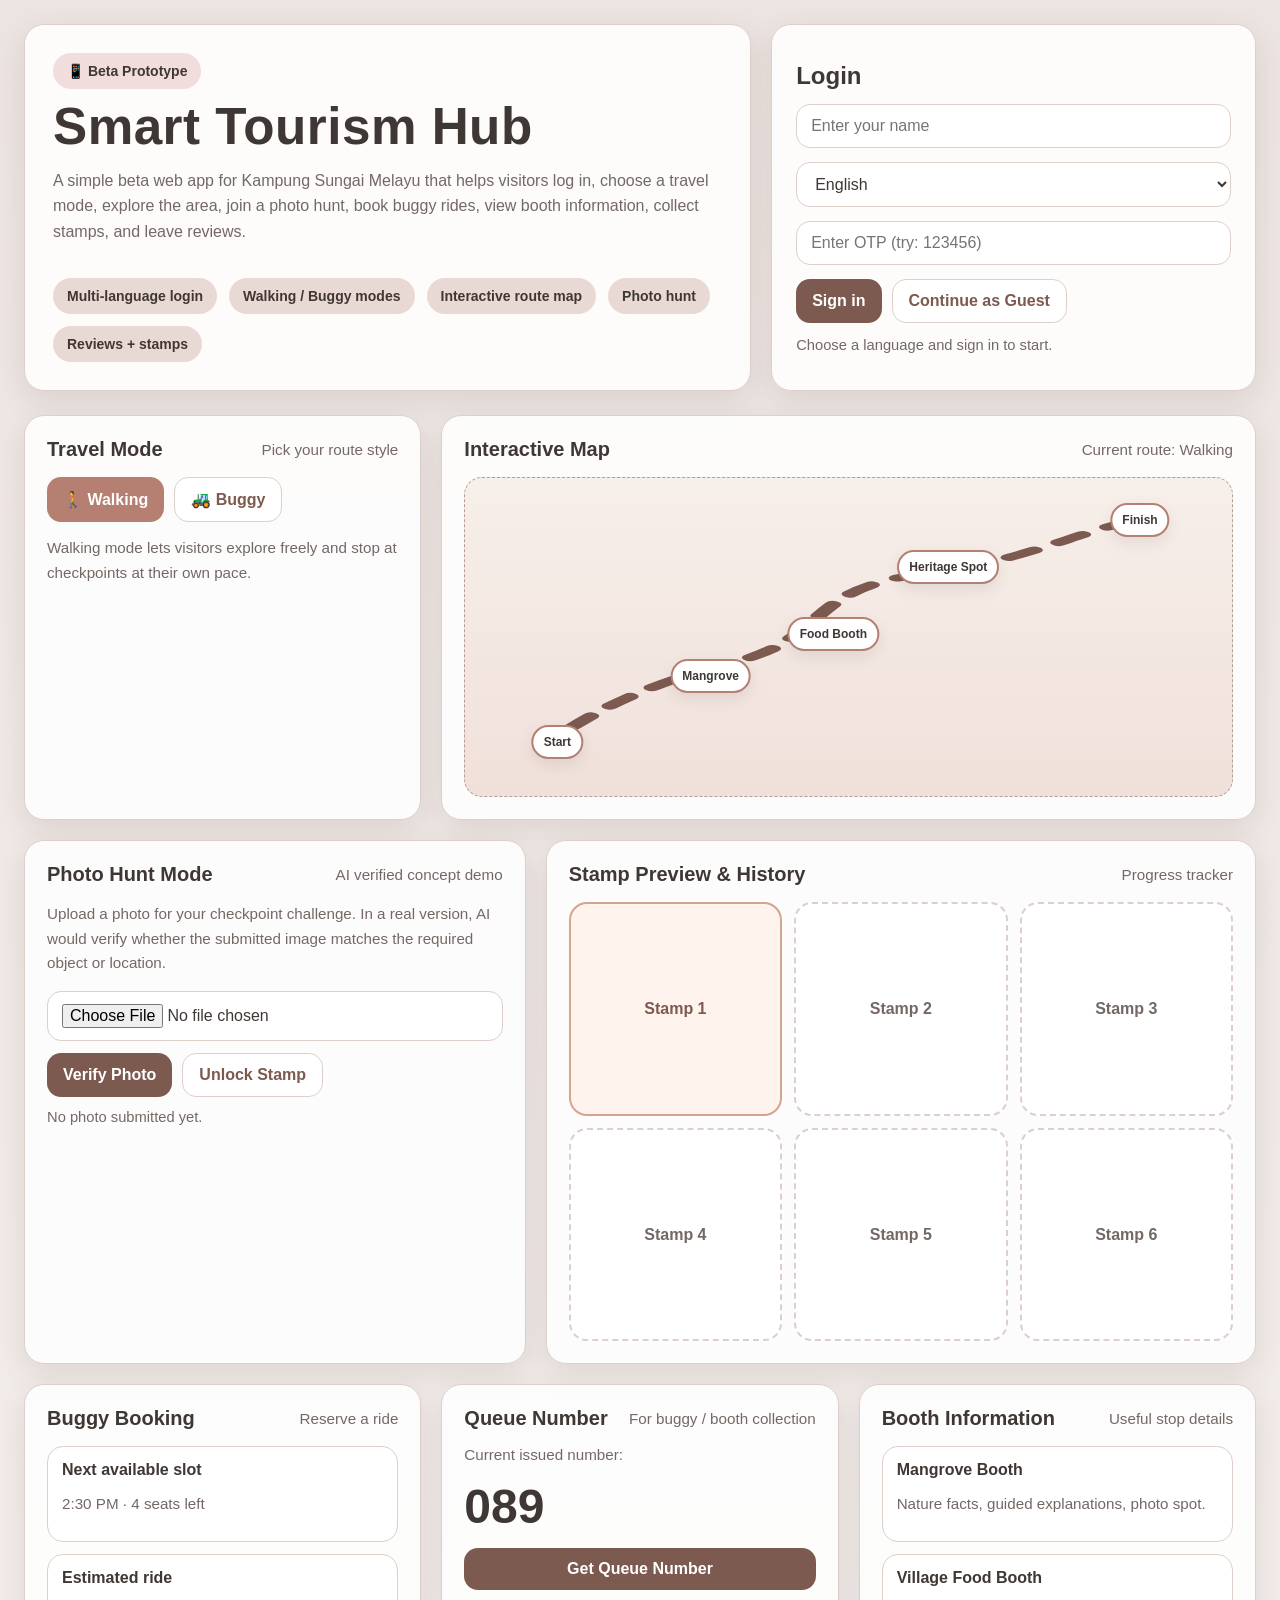
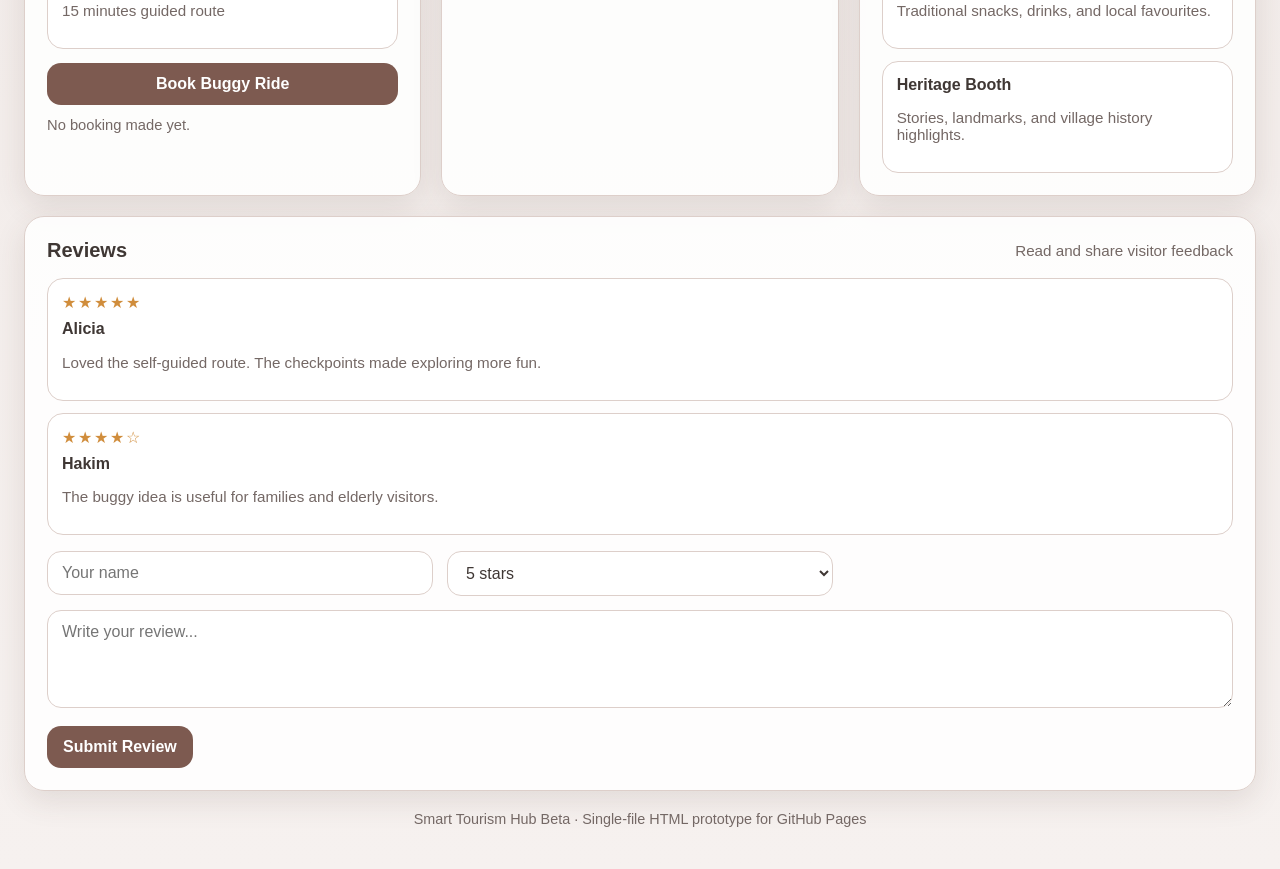
==== index.html @ eb664837 "Create index.html" ====
<!DOCTYPE html>
<html lang="en">
<head>
  <meta charset="UTF-8" />
  <meta name="viewport" content="width=device-width, initial-scale=1.0" />
  <title>Smart Tourism Hub Beta</title>
  <style>
    :root {
      --bg: #f6f1ef;
      --panel: #ffffff;
      --soft: #f2dddd;
      --soft-2: #e9d9d4;
      --text: #3f3734;
      --muted: #746865;
      --accent: #7d5a50;
      --accent-2: #b57f72;
      --ok: #2e8b57;
      --border: #ddcfca;
      --shadow: 0 10px 30px rgba(80, 60, 52, 0.12);
      --radius: 20px;
    }

    * {
      box-sizing: border-box;
    }

    body {
      margin: 0;
      font-family: Arial, Helvetica, sans-serif;
      background: linear-gradient(180deg, #ece4e1 0%, var(--bg) 100%);
      color: var(--text);
    }

    .app {
      max-width: 1280px;
      margin: 0 auto;
      padding: 24px;
    }

    .hero {
      display: grid;
      grid-template-columns: 1.2fr 0.8fr;
      gap: 20px;
      align-items: stretch;
      margin-bottom: 24px;
    }

    .hero-card,
    .card {
      background: rgba(255,255,255,0.88);
      border: 1px solid var(--border);
      border-radius: var(--radius);
      box-shadow: var(--shadow);
    }

    .hero-card {
      padding: 28px;
      display: flex;
      flex-direction: column;
      justify-content: space-between;
      min-height: 280px;
    }

    .badge {
      display: inline-flex;
      align-items: center;
      gap: 8px;
      background: var(--soft);
      padding: 10px 14px;
      border-radius: 999px;
      font-size: 14px;
      font-weight: 700;
      width: fit-content;
    }

    h1 {
      font-size: clamp(2rem, 4vw, 4rem);
      line-height: 0.95;
      margin: 14px 0;
      letter-spacing: 0.5px;
    }

    .subtext {
      color: var(--muted);
      font-size: 1rem;
      max-width: 700px;
      line-height: 1.6;
    }

    .quick-info {
      display: flex;
      flex-wrap: wrap;
      gap: 12px;
      margin-top: 18px;
    }

    .pill {
      padding: 10px 14px;
      border-radius: 999px;
      background: var(--soft-2);
      color: var(--text);
      font-size: 14px;
      font-weight: 700;
    }

    .login-card {
      padding: 24px;
      display: flex;
      flex-direction: column;
      gap: 14px;
      justify-content: center;
    }

    .login-card h2 {
      margin: 0;
      font-size: 1.5rem;
    }

    .input,
    select,
    textarea,
    button {
      font: inherit;
    }

    .input,
    select,
    textarea {
      width: 100%;
      padding: 12px 14px;
      border: 1px solid var(--border);
      border-radius: 14px;
      background: #fff;
      color: var(--text);
    }

    button {
      border: none;
      padding: 12px 16px;
      border-radius: 14px;
      background: var(--accent);
      color: white;
      font-weight: 700;
      cursor: pointer;
      transition: transform 0.15s ease, opacity 0.15s ease;
    }

    button:hover {
      opacity: 0.95;
      transform: translateY(-1px);
    }

    .ghost {
      background: #fff;
      color: var(--accent);
      border: 1px solid var(--border);
    }

    .grid {
      display: grid;
      grid-template-columns: repeat(12, 1fr);
      gap: 20px;
    }

    .card {
      padding: 22px;
    }

    .col-4 { grid-column: span 4; }
    .col-5 { grid-column: span 5; }
    .col-6 { grid-column: span 6; }
    .col-7 { grid-column: span 7; }
    .col-8 { grid-column: span 8; }
    .col-12 { grid-column: span 12; }

    .section-title {
      display: flex;
      justify-content: space-between;
      align-items: center;
      gap: 12px;
      margin-bottom: 16px;
    }

    .section-title h3 {
      margin: 0;
      font-size: 1.25rem;
    }

    .muted {
      color: var(--muted);
      font-size: 0.95rem;
    }

    .mode-buttons,
    .action-row {
      display: flex;
      gap: 10px;
      flex-wrap: wrap;
    }

    .mode-btn.active {
      background: var(--accent-2);
      color: white;
    }

    .map-box {
      background: linear-gradient(180deg, #f7efea 0%, #f0e0da 100%);
      border: 1px dashed #b89d93;
      border-radius: 18px;
      min-height: 320px;
      padding: 18px;
      position: relative;
      overflow: hidden;
    }

    .map-path {
      position: absolute;
      inset: 0;
      width: 100%;
      height: 100%;
      pointer-events: none;
    }

    .map-stop {
      position: absolute;
      transform: translate(-50%, -50%);
      background: white;
      border: 2px solid var(--accent-2);
      border-radius: 999px;
      padding: 8px 10px;
      font-size: 12px;
      font-weight: 700;
      box-shadow: 0 6px 16px rgba(0,0,0,0.08);
    }

    .mini-list {
      display: grid;
      gap: 12px;
    }

    .list-item {
      border: 1px solid var(--border);
      background: #fff;
      border-radius: 16px;
      padding: 14px;
    }

    .queue-number {
      font-size: 3rem;
      font-weight: 800;
      margin: 8px 0 0;
    }

    .stamp-grid,
    .review-list {
      display: grid;
      gap: 12px;
    }

    .stamp-grid {
      grid-template-columns: repeat(3, 1fr);
    }

    .stamp {
      aspect-ratio: 1;
      border-radius: 18px;
      border: 2px dashed var(--border);
      display: grid;
      place-items: center;
      font-weight: 700;
      color: var(--muted);
      background: #fff;
    }

    .stamp.unlocked {
      border-style: solid;
      border-color: #d5a48f;
      background: #fff3ee;
      color: var(--accent);
    }

    .review {
      border: 1px solid var(--border);
      border-radius: 16px;
      padding: 14px;
      background: #fff;
    }

    .stars {
      letter-spacing: 2px;
      color: #d08d3c;
      margin-bottom: 8px;
    }

    .lang-note,
    .status {
      font-size: 0.92rem;
      color: var(--muted);
    }

    .status.ok {
      color: var(--ok);
      font-weight: 700;
    }

    .footer {
      margin-top: 20px;
      text-align: center;
      color: var(--muted);
      font-size: 0.9rem;
      padding-bottom: 18px;
    }

    @media (max-width: 980px) {
      .hero,
      .grid {
        grid-template-columns: 1fr;
      }

      .col-4,
      .col-5,
      .col-6,
      .col-7,
      .col-8,
      .col-12 {
        grid-column: auto;
      }

      .stamp-grid {
        grid-template-columns: repeat(2, 1fr);
      }
    }

    @media (max-width: 640px) {
      .app {
        padding: 14px;
      }

      .hero-card,
      .login-card,
      .card {
        padding: 18px;
      }

      .stamp-grid {
        grid-template-columns: 1fr 1fr;
      }
    }
  </style>
</head>
<body>
  <div class="app">
    <section class="hero">
      <div class="hero-card">
        <div>
          <div class="badge">📱 Beta Prototype</div>
          <h1>Smart Tourism Hub</h1>
          <p class="subtext">
            A simple beta web app for Kampung Sungai Melayu that helps visitors log in,
            choose a travel mode, explore the area, join a photo hunt, book buggy rides,
            view booth information, collect stamps, and leave reviews.
          </p>
        </div>
        <div class="quick-info">
          <div class="pill">Multi-language login</div>
          <div class="pill">Walking / Buggy modes</div>
          <div class="pill">Interactive route map</div>
          <div class="pill">Photo hunt</div>
          <div class="pill">Reviews + stamps</div>
        </div>
      </div>

      <div class="hero-card login-card">
        <h2>Login</h2>
        <input id="nameInput" class="input" type="text" placeholder="Enter your name" />
        <select id="languageSelect">
          <option value="English">English</option>
          <option value="Bahasa Melayu">Bahasa Melayu</option>
          <option value="中文">中文</option>
          <option value="தமிழ்">தமிழ்</option>
        </select>
        <input id="otpInput" class="input" type="text" placeholder="Enter OTP (try: 123456)" />
        <div class="action-row">
          <button id="loginBtn">Sign in</button>
          <button class="ghost" id="guestBtn">Continue as Guest</button>
        </div>
        <div id="loginStatus" class="lang-note">Choose a language and sign in to start.</div>
      </div>
    </section>

    <section class="grid">
      <div class="card col-4">
        <div class="section-title">
          <h3>Travel Mode</h3>
          <span class="muted">Pick your route style</span>
        </div>
        <div class="mode-buttons">
          <button class="mode-btn active" data-mode="Walking">🚶 Walking</button>
          <button class="mode-btn ghost" data-mode="Buggy">🚜 Buggy</button>
        </div>
        <p id="modeDescription" class="muted" style="margin-top: 14px; line-height: 1.6;">
          Walking mode lets visitors explore freely and stop at checkpoints at their own pace.
        </p>
      </div>

      <div class="card col-8">
        <div class="section-title">
          <h3>Interactive Map</h3>
          <span class="muted" id="routeLabel">Current route: Walking</span>
        </div>
        <div class="map-box">
          <svg class="map-path" viewBox="0 0 100 100" preserveAspectRatio="none">
            <path id="routePath" d="M10,85 C18,70 28,62 35,58 C48,50 44,35 60,30 C74,26 80,16 90,12" fill="none" stroke="#7d5a50" stroke-width="2.2" stroke-linecap="round" stroke-dasharray="4 4"></path>
          </svg>

          <div class="map-stop" style="top: 83%; left: 12%;">Start</div>
          <div class="map-stop" style="top: 62%; left: 32%;">Mangrove</div>
          <div class="map-stop" style="top: 49%; left: 48%;">Food Booth</div>
          <div class="map-stop" style="top: 28%; left: 63%;">Heritage Spot</div>
          <div class="map-stop" style="top: 13%; left: 88%;">Finish</div>
        </div>
      </div>

      <div class="card col-5">
        <div class="section-title">
          <h3>Photo Hunt Mode</h3>
          <span class="muted">AI verified concept demo</span>
        </div>
        <p class="muted" style="line-height: 1.6;">
          Upload a photo for your checkpoint challenge. In a real version, AI would verify whether the submitted image matches the required object or location.
        </p>
        <input id="photoInput" type="file" class="input" accept="image/*" />
        <div class="action-row" style="margin-top: 12px;">
          <button id="verifyPhotoBtn">Verify Photo</button>
          <button class="ghost" id="unlockStampBtn">Unlock Stamp</button>
        </div>
        <div id="photoStatus" class="status" style="margin-top: 12px;">No photo submitted yet.</div>
      </div>

      <div class="card col-7">
        <div class="section-title">
          <h3>Stamp Preview & History</h3>
          <span class="muted">Progress tracker</span>
        </div>
        <div class="stamp-grid" id="stampGrid">
          <div class="stamp unlocked">Stamp 1</div>
          <div class="stamp">Stamp 2</div>
          <div class="stamp">Stamp 3</div>
          <div class="stamp">Stamp 4</div>
          <div class="stamp">Stamp 5</div>
          <div class="stamp">Stamp 6</div>
        </div>
      </div>

      <div class="card col-4">
        <div class="section-title">
          <h3>Buggy Booking</h3>
          <span class="muted">Reserve a ride</span>
        </div>
        <div class="mini-list">
          <div class="list-item">
            <strong>Next available slot</strong>
            <p class="muted">2:30 PM · 4 seats left</p>
          </div>
          <div class="list-item">
            <strong>Estimated ride</strong>
            <p class="muted">15 minutes guided route</p>
          </div>
        </div>
        <button id="bookBuggyBtn" style="margin-top: 14px; width: 100%;">Book Buggy Ride</button>
        <div id="bookingStatus" class="status" style="margin-top: 12px;">No booking made yet.</div>
      </div>

      <div class="card col-4">
        <div class="section-title">
          <h3>Queue Number</h3>
          <span class="muted">For buggy / booth collection</span>
        </div>
        <p class="muted">Current issued number:</p>
        <div id="queueNumber" class="queue-number">089</div>
        <button id="queueBtn" style="margin-top: 14px; width: 100%;">Get Queue Number</button>
      </div>

      <div class="card col-4">
        <div class="section-title">
          <h3>Booth Information</h3>
          <span class="muted">Useful stop details</span>
        </div>
        <div class="mini-list">
          <div class="list-item">
            <strong>Mangrove Booth</strong>
            <p class="muted">Nature facts, guided explanations, photo spot.</p>
          </div>
          <div class="list-item">
            <strong>Village Food Booth</strong>
            <p class="muted">Traditional snacks, drinks, and local favourites.</p>
          </div>
          <div class="list-item">
            <strong>Heritage Booth</strong>
            <p class="muted">Stories, landmarks, and village history highlights.</p>
          </div>
        </div>
      </div>

      <div class="card col-12">
        <div class="section-title">
          <h3>Reviews</h3>
          <span class="muted">Read and share visitor feedback</span>
        </div>

        <div class="review-list" id="reviewList" style="margin-bottom: 16px;">
          <div class="review">
            <div class="stars">★★★★★</div>
            <strong>Alicia</strong>
            <p class="muted">Loved the self-guided route. The checkpoints made exploring more fun.</p>
          </div>
          <div class="review">
            <div class="stars">★★★★☆</div>
            <strong>Hakim</strong>
            <p class="muted">The buggy idea is useful for families and elderly visitors.</p>
          </div>
        </div>

        <div class="grid" style="gap: 14px;">
          <div class="col-4">
            <input id="reviewName" class="input" type="text" placeholder="Your name" />
          </div>
          <div class="col-4">
            <select id="reviewRating">
              <option value="★★★★★">5 stars</option>
              <option value="★★★★☆">4 stars</option>
              <option value="★★★☆☆">3 stars</option>
              <option value="★★☆☆☆">2 stars</option>
              <option value="★☆☆☆☆">1 star</option>
            </select>
          </div>
          <div class="col-12">
            <textarea id="reviewText" rows="4" placeholder="Write your review..."></textarea>
          </div>
          <div class="col-12">
            <button id="submitReviewBtn">Submit Review</button>
          </div>
        </div>
      </div>
    </section>

    <div class="footer">
      Smart Tourism Hub Beta · Single-file HTML prototype for GitHub Pages
    </div>
  </div>

  <script>
    const loginBtn = document.getElementById('loginBtn');
    const guestBtn = document.getElementById('guestBtn');
    const loginStatus = document.getElementById('loginStatus');
    const nameInput = document.getElementById('nameInput');
    const otpInput = document.getElementById('otpInput');
    const languageSelect = document.getElementById('languageSelect');

    const modeButtons = document.querySelectorAll('.mode-btn');
    const routeLabel = document.getElementById('routeLabel');
    const routePath = document.getElementById('routePath');
    const modeDescription = document.getElementById('modeDescription');

    const queueBtn = document.getElementById('queueBtn');
    const queueNumber = document.getElementById('queueNumber');
    const bookBuggyBtn = document.getElementById('bookBuggyBtn');
    const bookingStatus = document.getElementById('bookingStatus');

    const verifyPhotoBtn = document.getElementById('verifyPhotoBtn');
    const unlockStampBtn = document.getElementById('unlockStampBtn');
    const photoInput = document.getElementById('photoInput');
    const photoStatus = document.getElementById('photoStatus');
    const stampGrid = document.getElementById('stampGrid');

    const submitReviewBtn = document.getElementById('submitReviewBtn');
    const reviewName = document.getElementById('reviewName');
    const reviewRating = document.getElementById('reviewRating');
    const reviewText = document.getElementById('reviewText');
    const reviewList = document.getElementById('reviewList');

    let queueCounter = 89;
    let unlockedStamps = 1;

    loginBtn.addEventListener('click', () => {
      const name = nameInput.value.trim() || 'Explorer';
      const otp = otpInput.value.trim();
      const language = languageSelect.value;

      if (otp !== '123456') {
        loginStatus.textContent = `OTP incorrect. Try 123456 for demo mode.`;
        loginStatus.className = 'lang-note';
        return;
      }

      loginStatus.textContent = `Welcome, ${name}. Language set to ${language}.`;
      loginStatus.className = 'status ok';
    });

    guestBtn.addEventListener('click', () => {
      loginStatus.textContent = `Guest mode enabled. You can still explore the beta prototype.`;
      loginStatus.className = 'status ok';
    });

    modeButtons.forEach((button) => {
      button.addEventListener('click', () => {
        modeButtons.forEach((btn) => {
          btn.classList.remove('active');
          btn.classList.add('ghost');
        });

        button.classList.add('active');
        button.classList.remove('ghost');

        const mode = button.dataset.mode;
        routeLabel.textContent = `Current route: ${mode}`;

        if (mode === 'Walking') {
          routePath.setAttribute('d', 'M10,85 C18,70 28,62 35,58 C48,50 44,35 60,30 C74,26 80,16 90,12');
          modeDescription.textContent = 'Walking mode lets visitors explore freely and stop at checkpoints at their own pace.';
        } else {
          routePath.setAttribute('d', 'M8,82 C20,76 24,64 38,56 C53,48 58,42 70,28 C76,22 84,18 92,15');
          modeDescription.textContent = 'Buggy mode is better for guided travel, families, and visitors who prefer a quicker route.';
        }
      });
    });

    queueBtn.addEventListener('click', () => {
      queueCounter += 1;
      queueNumber.textContent = String(queueCounter).padStart(3, '0');
    });

    bookBuggyBtn.addEventListener('click', () => {
      bookingStatus.textContent = `Buggy ride booked successfully for the next available slot.`;
      bookingStatus.className = 'status ok';
    });

    verifyPhotoBtn.addEventListener('click', () => {
      if (!photoInput.files.length) {
        photoStatus.textContent = 'Please upload a photo before verification.';
        photoStatus.className = 'status';
        return;
      }

      photoStatus.textContent = `Photo verified successfully in beta demo.`;
      photoStatus.className = 'status ok';
    });

    unlockStampBtn.addEventListener('click', () => {
      const stamps = stampGrid.querySelectorAll('.stamp');
      if (unlockedStamps < stamps.length) {
        stamps[unlockedStamps].classList.add('unlocked');
        stamps[unlockedStamps].textContent = `Stamp ${unlockedStamps + 1}`;
        unlockedStamps += 1;
      }
    });

    submitReviewBtn.addEventListener('click', () => {
      const name = reviewName.value.trim() || 'Anonymous';
      const rating = reviewRating.value;
      const text = reviewText.value.trim();

      if (!text) {
        alert('Please write a review before submitting.');
        return;
      }

      const review = document.createElement('div');
      review.className = 'review';
      review.innerHTML = `
        <div class="stars">${rating}</div>
        <strong>${name}</strong>
        <p class="muted">${text}</p>
      `;

      reviewList.prepend(review);
      reviewName.value = '';
      reviewText.value = '';
      reviewRating.value = '★★★★★';
    });
  </script>
</body>
</html>
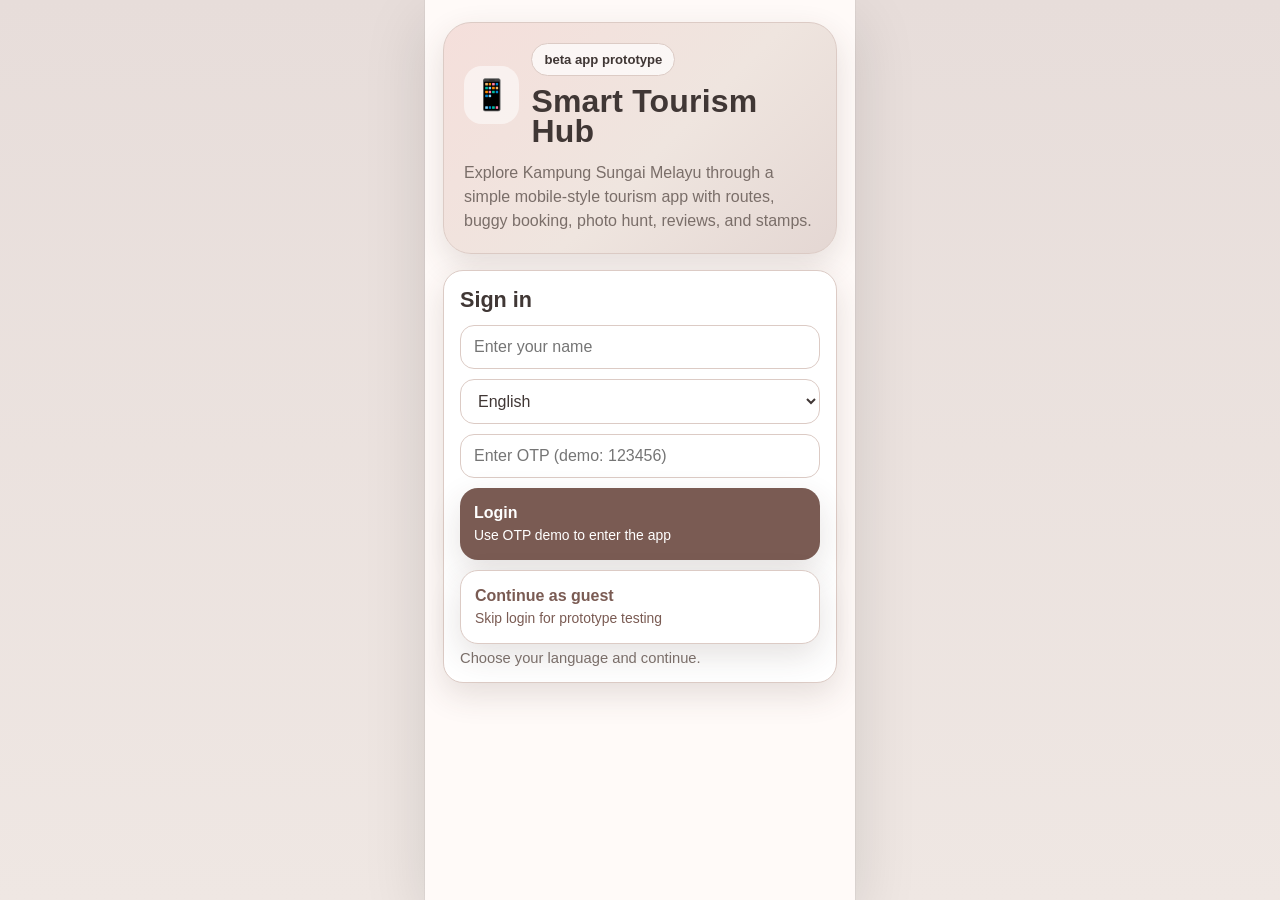
==== commit 05b22910: "Update index.html" ====
--- a/index.html
+++ b/index.html
@@ -3,21 +3,24 @@
 <head>
   <meta charset="UTF-8" />
   <meta name="viewport" content="width=device-width, initial-scale=1.0" />
-  <title>Smart Tourism Hub Beta</title>
+  <title>Smart Tourism Hub App</title>
   <style>
     :root {
-      --bg: #f6f1ef;
-      --panel: #ffffff;
-      --soft: #f2dddd;
-      --soft-2: #e9d9d4;
-      --text: #3f3734;
-      --muted: #746865;
-      --accent: #7d5a50;
-      --accent-2: #b57f72;
-      --ok: #2e8b57;
-      --border: #ddcfca;
-      --shadow: 0 10px 30px rgba(80, 60, 52, 0.12);
-      --radius: 20px;
+      --bg: #efe7e3;
+      --panel: #fffaf8;
+      --soft: #f4dfdb;
+      --soft-2: #ead5cf;
+      --text: #403735;
+      --muted: #7a6e69;
+      --accent: #7a5b53;
+      --accent-2: #ad7f74;
+      --border: #dccbc5;
+      --ok: #2f8a5a;
+      --danger: #b14e4e;
+      --shadow: 0 12px 32px rgba(73, 53, 46, 0.14);
+      --radius-xl: 28px;
+      --radius-lg: 20px;
+      --radius-md: 14px;
     }
 
     * {
@@ -27,193 +30,217 @@
     body {
       margin: 0;
       font-family: Arial, Helvetica, sans-serif;
-      background: linear-gradient(180deg, #ece4e1 0%, var(--bg) 100%);
+      background: linear-gradient(180deg, #e7ddda 0%, var(--bg) 100%);
       color: var(--text);
     }
 
-    .app {
-      max-width: 1280px;
+    .phone-shell {
+      width: min(430px, 100vw);
+      min-height: 100vh;
       margin: 0 auto;
-      padding: 24px;
+      background: var(--panel);
+      box-shadow: 0 0 0 1px rgba(0,0,0,0.04), 0 20px 60px rgba(0,0,0,0.12);
+      position: relative;
+      overflow: hidden;
+    }
+
+    .screen {
+      display: none;
+      min-height: 100vh;
+      padding: 22px 18px 94px;
+      animation: fade 0.22s ease;
+    }
+
+    .screen.active {
+      display: block;
+    }
+
+    @keyframes fade {
+      from { opacity: 0; transform: translateY(8px); }
+      to { opacity: 1; transform: translateY(0); }
     }
 
     .hero {
+      background: linear-gradient(135deg, #f5dfdb 0%, #efe5df 55%, #e4d7d3 100%);
+      border: 1px solid var(--border);
+      border-radius: var(--radius-xl);
+      box-shadow: var(--shadow);
+      padding: 20px;
+      margin-bottom: 16px;
+    }
+
+    .top-row,
+    .split,
+    .row {
+      display: flex;
+      gap: 12px;
+      align-items: center;
+    }
+
+    .split {
+      justify-content: space-between;
+    }
+
+    .emoji {
+      width: 58px;
+      height: 58px;
+      border-radius: 18px;
       display: grid;
-      grid-template-columns: 1.2fr 0.8fr;
-      gap: 20px;
-      align-items: stretch;
-      margin-bottom: 24px;
-    }
-
-    .hero-card,
-    .card {
-      background: rgba(255,255,255,0.88);
-      border: 1px solid var(--border);
-      border-radius: var(--radius);
-      box-shadow: var(--shadow);
-    }
-
-    .hero-card {
-      padding: 28px;
-      display: flex;
-      flex-direction: column;
-      justify-content: space-between;
-      min-height: 280px;
+      place-items: center;
+      font-size: 30px;
+      background: rgba(255,255,255,0.55);
+    }
+
+    h1, h2, h3, p {
+      margin: 0;
+    }
+
+    h1 {
+      font-size: 2rem;
+      line-height: 0.95;
+      margin-top: 10px;
+      letter-spacing: 0.2px;
+    }
+
+    h2 {
+      font-size: 1.35rem;
+      margin-bottom: 12px;
+    }
+
+    h3 {
+      font-size: 1rem;
+      margin-bottom: 8px;
+    }
+
+    .muted {
+      color: var(--muted);
+      line-height: 1.5;
+    }
+
+    .tiny {
+      font-size: 0.87rem;
     }
 
     .badge {
       display: inline-flex;
       align-items: center;
+      gap: 6px;
+      background: rgba(255,255,255,0.7);
+      border: 1px solid var(--border);
+      padding: 8px 12px;
+      border-radius: 999px;
+      font-size: 0.82rem;
+      font-weight: 700;
+    }
+
+    .card {
+      background: white;
+      border: 1px solid var(--border);
+      border-radius: var(--radius-lg);
+      padding: 16px;
+      box-shadow: var(--shadow);
+      margin-bottom: 14px;
+    }
+
+    .grid-2 {
+      display: grid;
+      grid-template-columns: 1fr 1fr;
+      gap: 12px;
+    }
+
+    .menu-btn,
+    .action-btn,
+    .tab-btn,
+    .nav-btn {
+      border: none;
+      cursor: pointer;
+      font: inherit;
+      transition: 0.15s ease;
+    }
+
+    .menu-btn,
+    .action-btn {
+      width: 100%;
+      background: white;
+      border: 1px solid var(--border);
+      border-radius: 18px;
+      padding: 16px 14px;
+      text-align: left;
+      box-shadow: var(--shadow);
+      color: var(--text);
+    }
+
+    .menu-btn:hover,
+    .action-btn:hover,
+    .tab-btn:hover,
+    .nav-btn:hover {
+      transform: translateY(-1px);
+    }
+
+    .menu-btn strong,
+    .action-btn strong {
+      display: block;
+      margin-bottom: 4px;
+    }
+
+    .primary {
+      background: var(--accent);
+      color: white;
+      border: none;
+    }
+
+    .secondary {
+      background: #fff;
+      color: var(--accent);
+      border: 1px solid var(--border);
+    }
+
+    .tab-row {
+      display: flex;
       gap: 8px;
-      background: var(--soft);
-      padding: 10px 14px;
-      border-radius: 999px;
-      font-size: 14px;
+      margin-bottom: 14px;
+    }
+
+    .tab-btn {
+      flex: 1;
+      padding: 12px;
+      border-radius: 14px;
+      background: #fff;
+      color: var(--accent);
+      border: 1px solid var(--border);
       font-weight: 700;
-      width: fit-content;
-    }
-
-    h1 {
-      font-size: clamp(2rem, 4vw, 4rem);
-      line-height: 0.95;
-      margin: 14px 0;
-      letter-spacing: 0.5px;
-    }
-
-    .subtext {
-      color: var(--muted);
-      font-size: 1rem;
-      max-width: 700px;
-      line-height: 1.6;
-    }
-
-    .quick-info {
-      display: flex;
-      flex-wrap: wrap;
-      gap: 12px;
-      margin-top: 18px;
-    }
-
-    .pill {
-      padding: 10px 14px;
-      border-radius: 999px;
-      background: var(--soft-2);
-      color: var(--text);
-      font-size: 14px;
-      font-weight: 700;
-    }
-
-    .login-card {
-      padding: 24px;
-      display: flex;
-      flex-direction: column;
-      gap: 14px;
-      justify-content: center;
-    }
-
-    .login-card h2 {
-      margin: 0;
-      font-size: 1.5rem;
-    }
-
-    .input,
-    select,
-    textarea,
-    button {
-      font: inherit;
+    }
+
+    .tab-btn.active {
+      background: var(--accent-2);
+      color: white;
+      border-color: transparent;
     }
 
     .input,
     select,
     textarea {
       width: 100%;
-      padding: 12px 14px;
-      border: 1px solid var(--border);
+      border: 1px solid var(--border);
+      background: white;
       border-radius: 14px;
-      background: #fff;
+      padding: 12px 13px;
+      font: inherit;
       color: var(--text);
-    }
-
-    button {
-      border: none;
-      padding: 12px 16px;
-      border-radius: 14px;
-      background: var(--accent);
-      color: white;
-      font-weight: 700;
-      cursor: pointer;
-      transition: transform 0.15s ease, opacity 0.15s ease;
-    }
-
-    button:hover {
-      opacity: 0.95;
-      transform: translateY(-1px);
-    }
-
-    .ghost {
-      background: #fff;
-      color: var(--accent);
-      border: 1px solid var(--border);
-    }
-
-    .grid {
-      display: grid;
-      grid-template-columns: repeat(12, 1fr);
-      gap: 20px;
-    }
-
-    .card {
-      padding: 22px;
-    }
-
-    .col-4 { grid-column: span 4; }
-    .col-5 { grid-column: span 5; }
-    .col-6 { grid-column: span 6; }
-    .col-7 { grid-column: span 7; }
-    .col-8 { grid-column: span 8; }
-    .col-12 { grid-column: span 12; }
-
-    .section-title {
-      display: flex;
-      justify-content: space-between;
-      align-items: center;
-      gap: 12px;
-      margin-bottom: 16px;
-    }
-
-    .section-title h3 {
-      margin: 0;
-      font-size: 1.25rem;
-    }
-
-    .muted {
-      color: var(--muted);
-      font-size: 0.95rem;
-    }
-
-    .mode-buttons,
-    .action-row {
-      display: flex;
-      gap: 10px;
-      flex-wrap: wrap;
-    }
-
-    .mode-btn.active {
-      background: var(--accent-2);
-      color: white;
+      margin-bottom: 10px;
     }
 
     .map-box {
-      background: linear-gradient(180deg, #f7efea 0%, #f0e0da 100%);
-      border: 1px dashed #b89d93;
+      background: linear-gradient(180deg, #f8efe8 0%, #efe0d9 100%);
       border-radius: 18px;
-      min-height: 320px;
-      padding: 18px;
+      border: 1px dashed #c49b8f;
+      min-height: 280px;
       position: relative;
       overflow: hidden;
-    }
-
-    .map-path {
+      padding: 14px;
+    }
+
+    .map-svg {
       position: absolute;
       inset: 0;
       width: 100%;
@@ -221,157 +248,137 @@
       pointer-events: none;
     }
 
-    .map-stop {
+    .stop {
       position: absolute;
       transform: translate(-50%, -50%);
-      background: white;
+      background: #fff;
       border: 2px solid var(--accent-2);
       border-radius: 999px;
       padding: 8px 10px;
-      font-size: 12px;
+      font-size: 0.72rem;
       font-weight: 700;
-      box-shadow: 0 6px 16px rgba(0,0,0,0.08);
-    }
-
-    .mini-list {
+      box-shadow: 0 8px 18px rgba(0,0,0,0.08);
+    }
+
+    .stamp-grid {
       display: grid;
-      gap: 12px;
-    }
-
-    .list-item {
-      border: 1px solid var(--border);
-      background: #fff;
-      border-radius: 16px;
-      padding: 14px;
-    }
-
-    .queue-number {
-      font-size: 3rem;
-      font-weight: 800;
-      margin: 8px 0 0;
-    }
-
-    .stamp-grid,
-    .review-list {
-      display: grid;
-      gap: 12px;
-    }
-
-    .stamp-grid {
       grid-template-columns: repeat(3, 1fr);
+      gap: 10px;
+      margin-top: 10px;
     }
 
     .stamp {
       aspect-ratio: 1;
-      border-radius: 18px;
+      border-radius: 16px;
       border: 2px dashed var(--border);
       display: grid;
       place-items: center;
+      font-size: 0.86rem;
       font-weight: 700;
+      background: #fff;
       color: var(--muted);
-      background: #fff;
     }
 
     .stamp.unlocked {
+      background: #fff1eb;
+      border-color: #d69c88;
+      color: var(--accent);
       border-style: solid;
-      border-color: #d5a48f;
-      background: #fff3ee;
-      color: var(--accent);
+    }
+
+    .queue-box {
+      text-align: center;
+      padding: 20px;
+      border-radius: 22px;
+      background: linear-gradient(180deg, #fff7f4 0%, #f5e4de 100%);
+      border: 1px solid var(--border);
+    }
+
+    .queue-number {
+      font-size: 3.1rem;
+      font-weight: 800;
+      margin: 6px 0;
     }
 
     .review {
       border: 1px solid var(--border);
       border-radius: 16px;
-      padding: 14px;
-      background: #fff;
+      padding: 13px;
+      margin-bottom: 10px;
+      background: white;
     }
 
     .stars {
+      color: #c78532;
+      margin-bottom: 6px;
       letter-spacing: 2px;
-      color: #d08d3c;
-      margin-bottom: 8px;
-    }
-
-    .lang-note,
+    }
+
     .status {
       font-size: 0.92rem;
       color: var(--muted);
-    }
-
-    .status.ok {
-      color: var(--ok);
-      font-weight: 700;
-    }
-
-    .footer {
-      margin-top: 20px;
+      margin-top: 6px;
+    }
+
+    .status.ok { color: var(--ok); font-weight: 700; }
+    .status.error { color: var(--danger); font-weight: 700; }
+
+    .bottom-nav {
+      position: fixed;
+      bottom: 0;
+      left: 50%;
+      transform: translateX(-50%);
+      width: min(430px, 100vw);
+      background: rgba(255,250,248,0.96);
+      backdrop-filter: blur(10px);
+      border-top: 1px solid var(--border);
+      padding: 10px 12px 14px;
+      display: grid;
+      grid-template-columns: repeat(5, 1fr);
+      gap: 8px;
+      z-index: 10;
+    }
+
+    .nav-btn {
+      background: white;
+      border: 1px solid var(--border);
+      border-radius: 16px;
+      padding: 10px 6px;
+      font-size: 0.75rem;
+      color: var(--muted);
       text-align: center;
-      color: var(--muted);
-      font-size: 0.9rem;
-      padding-bottom: 18px;
-    }
-
-    @media (max-width: 980px) {
-      .hero,
-      .grid {
-        grid-template-columns: 1fr;
-      }
-
-      .col-4,
-      .col-5,
-      .col-6,
-      .col-7,
-      .col-8,
-      .col-12 {
-        grid-column: auto;
-      }
-
-      .stamp-grid {
-        grid-template-columns: repeat(2, 1fr);
-      }
-    }
-
-    @media (max-width: 640px) {
-      .app {
-        padding: 14px;
-      }
-
-      .hero-card,
-      .login-card,
-      .card {
-        padding: 18px;
-      }
-
-      .stamp-grid {
-        grid-template-columns: 1fr 1fr;
-      }
+    }
+
+    .nav-btn.active {
+      background: var(--accent);
+      color: white;
+      border-color: transparent;
+    }
+
+    .hidden {
+      display: none !important;
     }
   </style>
 </head>
 <body>
-  <div class="app">
-    <section class="hero">
-      <div class="hero-card">
-        <div>
-          <div class="badge">📱 Beta Prototype</div>
-          <h1>Smart Tourism Hub</h1>
-          <p class="subtext">
-            A simple beta web app for Kampung Sungai Melayu that helps visitors log in,
-            choose a travel mode, explore the area, join a photo hunt, book buggy rides,
-            view booth information, collect stamps, and leave reviews.
-          </p>
-        </div>
-        <div class="quick-info">
-          <div class="pill">Multi-language login</div>
-          <div class="pill">Walking / Buggy modes</div>
-          <div class="pill">Interactive route map</div>
-          <div class="pill">Photo hunt</div>
-          <div class="pill">Reviews + stamps</div>
-        </div>
-      </div>
-
-      <div class="hero-card login-card">
-        <h2>Login</h2>
+  <div class="phone-shell">
+
+    <section class="screen active" id="screen-login">
+      <div class="hero">
+        <div class="top-row">
+          <div class="emoji">📱</div>
+          <div>
+            <div class="badge">beta app prototype</div>
+            <h1>Smart Tourism Hub</h1>
+          </div>
+        </div>
+        <p class="muted" style="margin-top: 14px;">
+          Explore Kampung Sungai Melayu through a simple mobile-style tourism app with routes, buggy booking, photo hunt, reviews, and stamps.
+        </p>
+      </div>
+
+      <div class="card">
+        <h2>Sign in</h2>
         <input id="nameInput" class="input" type="text" placeholder="Enter your name" />
         <select id="languageSelect">
           <option value="English">English</option>
@@ -379,68 +386,140 @@
           <option value="中文">中文</option>
           <option value="தமிழ்">தமிழ்</option>
         </select>
-        <input id="otpInput" class="input" type="text" placeholder="Enter OTP (try: 123456)" />
-        <div class="action-row">
-          <button id="loginBtn">Sign in</button>
-          <button class="ghost" id="guestBtn">Continue as Guest</button>
-        </div>
-        <div id="loginStatus" class="lang-note">Choose a language and sign in to start.</div>
+        <input id="otpInput" class="input" type="text" placeholder="Enter OTP (demo: 123456)" />
+        <button class="action-btn primary" id="loginBtn"><strong>Login</strong><span class="tiny">Use OTP demo to enter the app</span></button>
+        <button class="action-btn secondary" id="guestBtn" style="margin-top: 10px;"><strong>Continue as guest</strong><span class="tiny">Skip login for prototype testing</span></button>
+        <div id="loginStatus" class="status">Choose your language and continue.</div>
       </div>
     </section>
 
-    <section class="grid">
-      <div class="card col-4">
-        <div class="section-title">
-          <h3>Travel Mode</h3>
-          <span class="muted">Pick your route style</span>
-        </div>
-        <div class="mode-buttons">
-          <button class="mode-btn active" data-mode="Walking">🚶 Walking</button>
-          <button class="mode-btn ghost" data-mode="Buggy">🚜 Buggy</button>
-        </div>
-        <p id="modeDescription" class="muted" style="margin-top: 14px; line-height: 1.6;">
-          Walking mode lets visitors explore freely and stop at checkpoints at their own pace.
+    <section class="screen" id="screen-home">
+      <div class="hero">
+        <div class="split">
+          <div>
+            <div class="badge">welcome back</div>
+            <h2 id="welcomeTitle" style="font-size: 1.8rem; margin-top: 10px;">Hello, Explorer</h2>
+            <p class="muted tiny" id="welcomeSubtitle" style="margin-top: 8px;">Language: English</p>
+          </div>
+          <div class="emoji">🧭</div>
+        </div>
+      </div>
+
+      <div class="grid-2">
+        <button class="menu-btn" data-target="screen-routes">
+          <strong>Routes</strong>
+          <span class="tiny muted">Walking / buggy paths</span>
+        </button>
+        <button class="menu-btn" data-target="screen-photohunt">
+          <strong>Photo Hunt</strong>
+          <span class="tiny muted">Submit checkpoint photos</span>
+        </button>
+        <button class="menu-btn" data-target="screen-booking">
+          <strong>Buggy Booking</strong>
+          <span class="tiny muted">Book your slot</span>
+        </button>
+        <button class="menu-btn" data-target="screen-stamps">
+          <strong>Stamps</strong>
+          <span class="tiny muted">View progress history</span>
+        </button>
+        <button class="menu-btn" data-target="screen-booths">
+          <strong>Booths</strong>
+          <span class="tiny muted">See booth information</span>
+        </button>
+        <button class="menu-btn" data-target="screen-reviews">
+          <strong>Reviews</strong>
+          <span class="tiny muted">Read and share feedback</span>
+        </button>
+      </div>
+    </section>
+
+    <section class="screen" id="screen-routes">
+      <div class="card">
+        <div class="split">
+          <div>
+            <h2>Route Selection</h2>
+            <p class="muted tiny" id="routeLabel">Current mode: Walking</p>
+          </div>
+          <div class="emoji">🗺️</div>
+        </div>
+        <div class="tab-row" style="margin-top: 12px;">
+          <button class="tab-btn active" data-mode="Walking">Walking</button>
+          <button class="tab-btn" data-mode="Buggy">Buggy</button>
+        </div>
+        <p id="modeDescription" class="muted" style="margin-bottom: 14px;">
+          Walking mode lets tourists move independently and explore checkpoints at their own pace.
         </p>
-      </div>
-
-      <div class="card col-8">
-        <div class="section-title">
-          <h3>Interactive Map</h3>
-          <span class="muted" id="routeLabel">Current route: Walking</span>
-        </div>
         <div class="map-box">
-          <svg class="map-path" viewBox="0 0 100 100" preserveAspectRatio="none">
-            <path id="routePath" d="M10,85 C18,70 28,62 35,58 C48,50 44,35 60,30 C74,26 80,16 90,12" fill="none" stroke="#7d5a50" stroke-width="2.2" stroke-linecap="round" stroke-dasharray="4 4"></path>
+          <svg class="map-svg" viewBox="0 0 100 100" preserveAspectRatio="none">
+            <path id="routePath" d="M10,84 C18,72 24,66 34,58 C45,49 46,38 58,31 C70,25 80,18 90,12" fill="none" stroke="#7a5b53" stroke-width="2.4" stroke-linecap="round" stroke-dasharray="5 4"></path>
           </svg>
-
-          <div class="map-stop" style="top: 83%; left: 12%;">Start</div>
-          <div class="map-stop" style="top: 62%; left: 32%;">Mangrove</div>
-          <div class="map-stop" style="top: 49%; left: 48%;">Food Booth</div>
-          <div class="map-stop" style="top: 28%; left: 63%;">Heritage Spot</div>
-          <div class="map-stop" style="top: 13%; left: 88%;">Finish</div>
-        </div>
-      </div>
-
-      <div class="card col-5">
-        <div class="section-title">
-          <h3>Photo Hunt Mode</h3>
-          <span class="muted">AI verified concept demo</span>
-        </div>
-        <p class="muted" style="line-height: 1.6;">
-          Upload a photo for your checkpoint challenge. In a real version, AI would verify whether the submitted image matches the required object or location.
+          <div class="stop" style="top: 84%; left: 12%;">Start</div>
+          <div class="stop" style="top: 61%; left: 31%;">Village Gate</div>
+          <div class="stop" style="top: 48%; left: 48%;">Food Booth</div>
+          <div class="stop" style="top: 29%; left: 67%;">Heritage</div>
+          <div class="stop" style="top: 14%; left: 88%;">Finish</div>
+        </div>
+      </div>
+    </section>
+
+    <section class="screen" id="screen-photohunt">
+      <div class="card">
+        <div class="split">
+          <div>
+            <h2>Photo Hunt</h2>
+            <p class="muted tiny">Upload a checkpoint image</p>
+          </div>
+          <div class="emoji">📸</div>
+        </div>
+        <p class="muted" style="margin: 8px 0 12px;">
+          For the beta, the AI verification is simulated. In the actual build, this would compare uploads against checkpoint criteria.
         </p>
         <input id="photoInput" type="file" class="input" accept="image/*" />
-        <div class="action-row" style="margin-top: 12px;">
-          <button id="verifyPhotoBtn">Verify Photo</button>
-          <button class="ghost" id="unlockStampBtn">Unlock Stamp</button>
-        </div>
-        <div id="photoStatus" class="status" style="margin-top: 12px;">No photo submitted yet.</div>
-      </div>
-
-      <div class="card col-7">
-        <div class="section-title">
-          <h3>Stamp Preview & History</h3>
-          <span class="muted">Progress tracker</span>
+        <button class="action-btn primary" id="verifyPhotoBtn"><strong>Verify photo</strong><span class="tiny">Simulate AI image check</span></button>
+        <button class="action-btn secondary" id="unlockStampBtn" style="margin-top: 10px;"><strong>Claim stamp</strong><span class="tiny">Unlock one more stamp for demo</span></button>
+        <div id="photoStatus" class="status">No photo uploaded yet.</div>
+      </div>
+    </section>
+
+    <section class="screen" id="screen-booking">
+      <div class="card">
+        <div class="split">
+          <div>
+            <h2>Buggy Booking</h2>
+            <p class="muted tiny">Reserve a guided ride</p>
+          </div>
+          <div class="emoji">🚜</div>
+        </div>
+        <div class="card" style="margin: 12px 0 10px; box-shadow: none;">
+          <h3>Available slot</h3>
+          <p class="muted tiny">2:30 PM · Estimated duration: 15 mins · 4 seats left</p>
+        </div>
+        <input id="bookingName" class="input" type="text" placeholder="Passenger name" />
+        <select id="bookingPax">
+          <option value="1">1 passenger</option>
+          <option value="2">2 passengers</option>
+          <option value="3">3 passengers</option>
+          <option value="4">4 passengers</option>
+        </select>
+        <button class="action-btn primary" id="bookBuggyBtn"><strong>Book buggy ride</strong><span class="tiny">Save your booking for the next slot</span></button>
+        <div id="bookingStatus" class="status">No booking made yet.</div>
+
+        <div class="queue-box" style="margin-top: 14px;">
+          <div class="tiny muted">Queue number</div>
+          <div class="queue-number" id="queueNumber">089</div>
+          <button class="action-btn secondary" id="queueBtn"><strong>Get queue number</strong><span class="tiny">Generate next queue ticket</span></button>
+        </div>
+      </div>
+    </section>
+
+    <section class="screen" id="screen-stamps">
+      <div class="card">
+        <div class="split">
+          <div>
+            <h2>Stamp History</h2>
+            <p class="muted tiny">Checkpoint completion progress</p>
+          </div>
+          <div class="emoji">🎟️</div>
         </div>
         <div class="stamp-grid" id="stampGrid">
           <div class="stamp unlocked">Stamp 1</div>
@@ -450,199 +529,206 @@
           <div class="stamp">Stamp 5</div>
           <div class="stamp">Stamp 6</div>
         </div>
-      </div>
-
-      <div class="card col-4">
-        <div class="section-title">
-          <h3>Buggy Booking</h3>
-          <span class="muted">Reserve a ride</span>
-        </div>
-        <div class="mini-list">
-          <div class="list-item">
-            <strong>Next available slot</strong>
-            <p class="muted">2:30 PM · 4 seats left</p>
-          </div>
-          <div class="list-item">
-            <strong>Estimated ride</strong>
-            <p class="muted">15 minutes guided route</p>
-          </div>
-        </div>
-        <button id="bookBuggyBtn" style="margin-top: 14px; width: 100%;">Book Buggy Ride</button>
-        <div id="bookingStatus" class="status" style="margin-top: 12px;">No booking made yet.</div>
-      </div>
-
-      <div class="card col-4">
-        <div class="section-title">
-          <h3>Queue Number</h3>
-          <span class="muted">For buggy / booth collection</span>
-        </div>
-        <p class="muted">Current issued number:</p>
-        <div id="queueNumber" class="queue-number">089</div>
-        <button id="queueBtn" style="margin-top: 14px; width: 100%;">Get Queue Number</button>
-      </div>
-
-      <div class="card col-4">
-        <div class="section-title">
-          <h3>Booth Information</h3>
-          <span class="muted">Useful stop details</span>
-        </div>
-        <div class="mini-list">
-          <div class="list-item">
-            <strong>Mangrove Booth</strong>
-            <p class="muted">Nature facts, guided explanations, photo spot.</p>
-          </div>
-          <div class="list-item">
-            <strong>Village Food Booth</strong>
-            <p class="muted">Traditional snacks, drinks, and local favourites.</p>
-          </div>
-          <div class="list-item">
-            <strong>Heritage Booth</strong>
-            <p class="muted">Stories, landmarks, and village history highlights.</p>
-          </div>
-        </div>
-      </div>
-
-      <div class="card col-12">
-        <div class="section-title">
-          <h3>Reviews</h3>
-          <span class="muted">Read and share visitor feedback</span>
-        </div>
-
-        <div class="review-list" id="reviewList" style="margin-bottom: 16px;">
+        <p class="muted tiny" style="margin-top: 12px;">Complete tasks or use the photo hunt demo to unlock more stamps.</p>
+      </div>
+    </section>
+
+    <section class="screen" id="screen-booths">
+      <div class="card">
+        <div class="split">
+          <div>
+            <h2>Booth Information</h2>
+            <p class="muted tiny">Know what each stop offers</p>
+          </div>
+          <div class="emoji">🏕️</div>
+        </div>
+
+        <div class="review" style="margin-top: 12px;">
+          <strong>Mangrove Booth</strong>
+          <p class="muted tiny">Ecology facts, guided storytelling, and scenic photo opportunities.</p>
+        </div>
+        <div class="review">
+          <strong>Food Booth</strong>
+          <p class="muted tiny">Local snacks, drinks, and simple village food recommendations.</p>
+        </div>
+        <div class="review">
+          <strong>Heritage Booth</strong>
+          <p class="muted tiny">Village history, cultural facts, and landmark highlights.</p>
+        </div>
+      </div>
+    </section>
+
+    <section class="screen" id="screen-reviews">
+      <div class="card">
+        <div class="split">
+          <div>
+            <h2>Visitor Reviews</h2>
+            <p class="muted tiny">Share and read feedback</p>
+          </div>
+          <div class="emoji">⭐</div>
+        </div>
+
+        <div id="reviewList" style="margin-top: 12px;">
           <div class="review">
             <div class="stars">★★★★★</div>
             <strong>Alicia</strong>
-            <p class="muted">Loved the self-guided route. The checkpoints made exploring more fun.</p>
+            <p class="muted tiny">Loved the self-guided route. It made exploring feel more fun and flexible.</p>
           </div>
           <div class="review">
             <div class="stars">★★★★☆</div>
             <strong>Hakim</strong>
-            <p class="muted">The buggy idea is useful for families and elderly visitors.</p>
-          </div>
-        </div>
-
-        <div class="grid" style="gap: 14px;">
-          <div class="col-4">
-            <input id="reviewName" class="input" type="text" placeholder="Your name" />
-          </div>
-          <div class="col-4">
-            <select id="reviewRating">
-              <option value="★★★★★">5 stars</option>
-              <option value="★★★★☆">4 stars</option>
-              <option value="★★★☆☆">3 stars</option>
-              <option value="★★☆☆☆">2 stars</option>
-              <option value="★☆☆☆☆">1 star</option>
-            </select>
-          </div>
-          <div class="col-12">
-            <textarea id="reviewText" rows="4" placeholder="Write your review..."></textarea>
-          </div>
-          <div class="col-12">
-            <button id="submitReviewBtn">Submit Review</button>
-          </div>
-        </div>
+            <p class="muted tiny">The buggy option is useful for families and visitors who do not want to walk too much.</p>
+          </div>
+        </div>
+      </div>
+
+      <div class="card">
+        <h3>Add a review</h3>
+        <input id="reviewName" class="input" type="text" placeholder="Your name" />
+        <select id="reviewRating">
+          <option value="★★★★★">5 stars</option>
+          <option value="★★★★☆">4 stars</option>
+          <option value="★★★☆☆">3 stars</option>
+          <option value="★★☆☆☆">2 stars</option>
+          <option value="★☆☆☆☆">1 star</option>
+        </select>
+        <textarea id="reviewText" rows="4" placeholder="Write your review..."></textarea>
+        <button class="action-btn primary" id="submitReviewBtn"><strong>Submit review</strong><span class="tiny">Add feedback to the demo page</span></button>
       </div>
     </section>
 
-    <div class="footer">
-      Smart Tourism Hub Beta · Single-file HTML prototype for GitHub Pages
-    </div>
+    <nav class="bottom-nav hidden" id="bottomNav">
+      <button class="nav-btn active" data-target="screen-home">Home</button>
+      <button class="nav-btn" data-target="screen-routes">Routes</button>
+      <button class="nav-btn" data-target="screen-booking">Booking</button>
+      <button class="nav-btn" data-target="screen-stamps">Stamps</button>
+      <button class="nav-btn" data-target="screen-reviews">Reviews</button>
+    </nav>
   </div>
 
   <script>
+    const screens = document.querySelectorAll('.screen');
+    const bottomNav = document.getElementById('bottomNav');
+    const navButtons = document.querySelectorAll('.nav-btn');
+    const menuButtons = document.querySelectorAll('.menu-btn');
+
     const loginBtn = document.getElementById('loginBtn');
     const guestBtn = document.getElementById('guestBtn');
     const loginStatus = document.getElementById('loginStatus');
     const nameInput = document.getElementById('nameInput');
+    const languageSelect = document.getElementById('languageSelect');
     const otpInput = document.getElementById('otpInput');
-    const languageSelect = document.getElementById('languageSelect');
-
-    const modeButtons = document.querySelectorAll('.mode-btn');
+    const welcomeTitle = document.getElementById('welcomeTitle');
+    const welcomeSubtitle = document.getElementById('welcomeSubtitle');
+
+    const routeTabs = document.querySelectorAll('.tab-btn');
     const routeLabel = document.getElementById('routeLabel');
     const routePath = document.getElementById('routePath');
     const modeDescription = document.getElementById('modeDescription');
 
+    const photoInput = document.getElementById('photoInput');
+    const verifyPhotoBtn = document.getElementById('verifyPhotoBtn');
+    const unlockStampBtn = document.getElementById('unlockStampBtn');
+    const photoStatus = document.getElementById('photoStatus');
+    const stampGrid = document.getElementById('stampGrid');
+
+    const bookingName = document.getElementById('bookingName');
+    const bookingPax = document.getElementById('bookingPax');
+    const bookBuggyBtn = document.getElementById('bookBuggyBtn');
+    const bookingStatus = document.getElementById('bookingStatus');
     const queueBtn = document.getElementById('queueBtn');
     const queueNumber = document.getElementById('queueNumber');
-    const bookBuggyBtn = document.getElementById('bookBuggyBtn');
-    const bookingStatus = document.getElementById('bookingStatus');
-
-    const verifyPhotoBtn = document.getElementById('verifyPhotoBtn');
-    const unlockStampBtn = document.getElementById('unlockStampBtn');
-    const photoInput = document.getElementById('photoInput');
-    const photoStatus = document.getElementById('photoStatus');
-    const stampGrid = document.getElementById('stampGrid');
-
-    const submitReviewBtn = document.getElementById('submitReviewBtn');
+
     const reviewName = document.getElementById('reviewName');
     const reviewRating = document.getElementById('reviewRating');
     const reviewText = document.getElementById('reviewText');
     const reviewList = document.getElementById('reviewList');
+    const submitReviewBtn = document.getElementById('submitReviewBtn');
 
     let queueCounter = 89;
     let unlockedStamps = 1;
 
+    function showScreen(screenId) {
+      screens.forEach(screen => screen.classList.remove('active'));
+      document.getElementById(screenId).classList.add('active');
+
+      if (screenId === 'screen-login') {
+        bottomNav.classList.add('hidden');
+      } else {
+        bottomNav.classList.remove('hidden');
+      }
+
+      navButtons.forEach(btn => {
+        btn.classList.toggle('active', btn.dataset.target === screenId);
+      });
+
+      if ([...navButtons].every(btn => btn.dataset.target !== screenId)) {
+        navButtons.forEach(btn => btn.classList.remove('active'));
+        document.querySelector('.nav-btn[data-target="screen-home"]').classList.add('active');
+      }
+
+      window.scrollTo(0, 0);
+    }
+
+    function enterApp(asGuest = false) {
+      const name = nameInput.value.trim() || 'Explorer';
+      const language = languageSelect.value;
+      welcomeTitle.textContent = `Hello, ${name}`;
+      welcomeSubtitle.textContent = asGuest
+        ? `Guest mode · Language: ${language}`
+        : `Logged in · Language: ${language}`;
+      showScreen('screen-home');
+    }
+
     loginBtn.addEventListener('click', () => {
-      const name = nameInput.value.trim() || 'Explorer';
-      const otp = otpInput.value.trim();
-      const language = languageSelect.value;
-
-      if (otp !== '123456') {
-        loginStatus.textContent = `OTP incorrect. Try 123456 for demo mode.`;
-        loginStatus.className = 'lang-note';
+      if (otpInput.value.trim() !== '123456') {
+        loginStatus.textContent = 'Incorrect OTP. Use 123456 for the beta demo.';
+        loginStatus.className = 'status error';
         return;
       }
-
-      loginStatus.textContent = `Welcome, ${name}. Language set to ${language}.`;
+      loginStatus.textContent = 'Login successful.';
       loginStatus.className = 'status ok';
+      enterApp(false);
     });
 
     guestBtn.addEventListener('click', () => {
-      loginStatus.textContent = `Guest mode enabled. You can still explore the beta prototype.`;
+      loginStatus.textContent = 'Guest mode enabled.';
       loginStatus.className = 'status ok';
-    });
-
-    modeButtons.forEach((button) => {
-      button.addEventListener('click', () => {
-        modeButtons.forEach((btn) => {
-          btn.classList.remove('active');
-          btn.classList.add('ghost');
-        });
-
-        button.classList.add('active');
-        button.classList.remove('ghost');
-
-        const mode = button.dataset.mode;
-        routeLabel.textContent = `Current route: ${mode}`;
+      enterApp(true);
+    });
+
+    navButtons.forEach(btn => {
+      btn.addEventListener('click', () => showScreen(btn.dataset.target));
+    });
+
+    menuButtons.forEach(btn => {
+      btn.addEventListener('click', () => showScreen(btn.dataset.target));
+    });
+
+    routeTabs.forEach(tab => {
+      tab.addEventListener('click', () => {
+        routeTabs.forEach(t => t.classList.remove('active'));
+        tab.classList.add('active');
+        const mode = tab.dataset.mode;
+        routeLabel.textContent = `Current mode: ${mode}`;
 
         if (mode === 'Walking') {
-          routePath.setAttribute('d', 'M10,85 C18,70 28,62 35,58 C48,50 44,35 60,30 C74,26 80,16 90,12');
-          modeDescription.textContent = 'Walking mode lets visitors explore freely and stop at checkpoints at their own pace.';
+          routePath.setAttribute('d', 'M10,84 C18,72 24,66 34,58 C45,49 46,38 58,31 C70,25 80,18 90,12');
+          modeDescription.textContent = 'Walking mode lets tourists move independently and explore checkpoints at their own pace.';
         } else {
-          routePath.setAttribute('d', 'M8,82 C20,76 24,64 38,56 C53,48 58,42 70,28 C76,22 84,18 92,15');
-          modeDescription.textContent = 'Buggy mode is better for guided travel, families, and visitors who prefer a quicker route.';
+          routePath.setAttribute('d', 'M10,82 C18,78 26,69 36,60 C48,50 58,44 69,31 C79,20 86,16 91,13');
+          modeDescription.textContent = 'Buggy mode supports guided travel and is more suitable for families or less mobile visitors.';
         }
       });
     });
 
-    queueBtn.addEventListener('click', () => {
-      queueCounter += 1;
-      queueNumber.textContent = String(queueCounter).padStart(3, '0');
-    });
-
-    bookBuggyBtn.addEventListener('click', () => {
-      bookingStatus.textContent = `Buggy ride booked successfully for the next available slot.`;
-      bookingStatus.className = 'status ok';
-    });
-
     verifyPhotoBtn.addEventListener('click', () => {
       if (!photoInput.files.length) {
-        photoStatus.textContent = 'Please upload a photo before verification.';
-        photoStatus.className = 'status';
+        photoStatus.textContent = 'Please upload a photo first.';
+        photoStatus.className = 'status error';
         return;
       }
-
-      photoStatus.textContent = `Photo verified successfully in beta demo.`;
+      photoStatus.textContent = 'Photo verified successfully in demo mode.';
       photoStatus.className = 'status ok';
     });
 
@@ -650,9 +736,25 @@
       const stamps = stampGrid.querySelectorAll('.stamp');
       if (unlockedStamps < stamps.length) {
         stamps[unlockedStamps].classList.add('unlocked');
-        stamps[unlockedStamps].textContent = `Stamp ${unlockedStamps + 1}`;
         unlockedStamps += 1;
+        photoStatus.textContent = 'New stamp unlocked.';
+        photoStatus.className = 'status ok';
+      } else {
+        photoStatus.textContent = 'All stamps already unlocked.';
+        photoStatus.className = 'status';
       }
+    });
+
+    bookBuggyBtn.addEventListener('click', () => {
+      const passenger = bookingName.value.trim() || 'Explorer';
+      const pax = bookingPax.value;
+      bookingStatus.textContent = `Booking confirmed for ${passenger} (${pax} pax) at 2:30 PM.`;
+      bookingStatus.className = 'status ok';
+    });
+
+    queueBtn.addEventListener('click', () => {
+      queueCounter += 1;
+      queueNumber.textContent = String(queueCounter).padStart(3, '0');
     });
 
     submitReviewBtn.addEventListener('click', () => {
@@ -670,13 +772,13 @@
       review.innerHTML = `
         <div class="stars">${rating}</div>
         <strong>${name}</strong>
-        <p class="muted">${text}</p>
+        <p class="muted tiny">${text}</p>
       `;
-
       reviewList.prepend(review);
       reviewName.value = '';
       reviewText.value = '';
       reviewRating.value = '★★★★★';
+      showScreen('screen-reviews');
     });
   </script>
 </body>
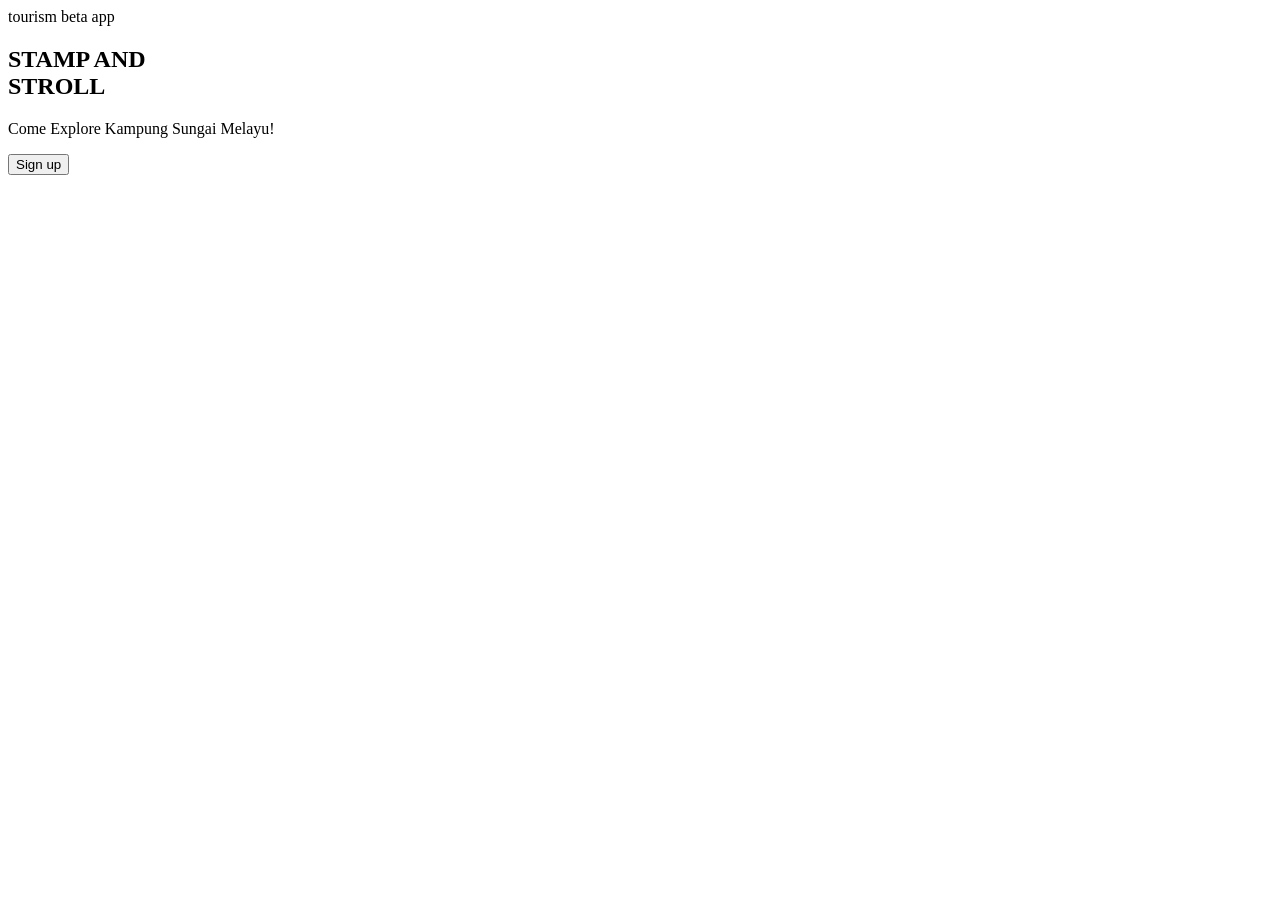
==== commit 533b8cbd: "Create index.html" ====
--- a/index.html
+++ b/index.html
@@ -3,783 +3,22 @@
 <head>
   <meta charset="UTF-8" />
   <meta name="viewport" content="width=device-width, initial-scale=1.0" />
-  <title>Smart Tourism Hub App</title>
-  <style>
-    :root {
-      --bg: #efe7e3;
-      --panel: #fffaf8;
-      --soft: #f4dfdb;
-      --soft-2: #ead5cf;
-      --text: #403735;
-      --muted: #7a6e69;
-      --accent: #7a5b53;
-      --accent-2: #ad7f74;
-      --border: #dccbc5;
-      --ok: #2f8a5a;
-      --danger: #b14e4e;
-      --shadow: 0 12px 32px rgba(73, 53, 46, 0.14);
-      --radius-xl: 28px;
-      --radius-lg: 20px;
-      --radius-md: 14px;
-    }
-
-    * {
-      box-sizing: border-box;
-    }
-
-    body {
-      margin: 0;
-      font-family: Arial, Helvetica, sans-serif;
-      background: linear-gradient(180deg, #e7ddda 0%, var(--bg) 100%);
-      color: var(--text);
-    }
-
-    .phone-shell {
-      width: min(430px, 100vw);
-      min-height: 100vh;
-      margin: 0 auto;
-      background: var(--panel);
-      box-shadow: 0 0 0 1px rgba(0,0,0,0.04), 0 20px 60px rgba(0,0,0,0.12);
-      position: relative;
-      overflow: hidden;
-    }
-
-    .screen {
-      display: none;
-      min-height: 100vh;
-      padding: 22px 18px 94px;
-      animation: fade 0.22s ease;
-    }
-
-    .screen.active {
-      display: block;
-    }
-
-    @keyframes fade {
-      from { opacity: 0; transform: translateY(8px); }
-      to { opacity: 1; transform: translateY(0); }
-    }
-
-    .hero {
-      background: linear-gradient(135deg, #f5dfdb 0%, #efe5df 55%, #e4d7d3 100%);
-      border: 1px solid var(--border);
-      border-radius: var(--radius-xl);
-      box-shadow: var(--shadow);
-      padding: 20px;
-      margin-bottom: 16px;
-    }
-
-    .top-row,
-    .split,
-    .row {
-      display: flex;
-      gap: 12px;
-      align-items: center;
-    }
-
-    .split {
-      justify-content: space-between;
-    }
-
-    .emoji {
-      width: 58px;
-      height: 58px;
-      border-radius: 18px;
-      display: grid;
-      place-items: center;
-      font-size: 30px;
-      background: rgba(255,255,255,0.55);
-    }
-
-    h1, h2, h3, p {
-      margin: 0;
-    }
-
-    h1 {
-      font-size: 2rem;
-      line-height: 0.95;
-      margin-top: 10px;
-      letter-spacing: 0.2px;
-    }
-
-    h2 {
-      font-size: 1.35rem;
-      margin-bottom: 12px;
-    }
-
-    h3 {
-      font-size: 1rem;
-      margin-bottom: 8px;
-    }
-
-    .muted {
-      color: var(--muted);
-      line-height: 1.5;
-    }
-
-    .tiny {
-      font-size: 0.87rem;
-    }
-
-    .badge {
-      display: inline-flex;
-      align-items: center;
-      gap: 6px;
-      background: rgba(255,255,255,0.7);
-      border: 1px solid var(--border);
-      padding: 8px 12px;
-      border-radius: 999px;
-      font-size: 0.82rem;
-      font-weight: 700;
-    }
-
-    .card {
-      background: white;
-      border: 1px solid var(--border);
-      border-radius: var(--radius-lg);
-      padding: 16px;
-      box-shadow: var(--shadow);
-      margin-bottom: 14px;
-    }
-
-    .grid-2 {
-      display: grid;
-      grid-template-columns: 1fr 1fr;
-      gap: 12px;
-    }
-
-    .menu-btn,
-    .action-btn,
-    .tab-btn,
-    .nav-btn {
-      border: none;
-      cursor: pointer;
-      font: inherit;
-      transition: 0.15s ease;
-    }
-
-    .menu-btn,
-    .action-btn {
-      width: 100%;
-      background: white;
-      border: 1px solid var(--border);
-      border-radius: 18px;
-      padding: 16px 14px;
-      text-align: left;
-      box-shadow: var(--shadow);
-      color: var(--text);
-    }
-
-    .menu-btn:hover,
-    .action-btn:hover,
-    .tab-btn:hover,
-    .nav-btn:hover {
-      transform: translateY(-1px);
-    }
-
-    .menu-btn strong,
-    .action-btn strong {
-      display: block;
-      margin-bottom: 4px;
-    }
-
-    .primary {
-      background: var(--accent);
-      color: white;
-      border: none;
-    }
-
-    .secondary {
-      background: #fff;
-      color: var(--accent);
-      border: 1px solid var(--border);
-    }
-
-    .tab-row {
-      display: flex;
-      gap: 8px;
-      margin-bottom: 14px;
-    }
-
-    .tab-btn {
-      flex: 1;
-      padding: 12px;
-      border-radius: 14px;
-      background: #fff;
-      color: var(--accent);
-      border: 1px solid var(--border);
-      font-weight: 700;
-    }
-
-    .tab-btn.active {
-      background: var(--accent-2);
-      color: white;
-      border-color: transparent;
-    }
-
-    .input,
-    select,
-    textarea {
-      width: 100%;
-      border: 1px solid var(--border);
-      background: white;
-      border-radius: 14px;
-      padding: 12px 13px;
-      font: inherit;
-      color: var(--text);
-      margin-bottom: 10px;
-    }
-
-    .map-box {
-      background: linear-gradient(180deg, #f8efe8 0%, #efe0d9 100%);
-      border-radius: 18px;
-      border: 1px dashed #c49b8f;
-      min-height: 280px;
-      position: relative;
-      overflow: hidden;
-      padding: 14px;
-    }
-
-    .map-svg {
-      position: absolute;
-      inset: 0;
-      width: 100%;
-      height: 100%;
-      pointer-events: none;
-    }
-
-    .stop {
-      position: absolute;
-      transform: translate(-50%, -50%);
-      background: #fff;
-      border: 2px solid var(--accent-2);
-      border-radius: 999px;
-      padding: 8px 10px;
-      font-size: 0.72rem;
-      font-weight: 700;
-      box-shadow: 0 8px 18px rgba(0,0,0,0.08);
-    }
-
-    .stamp-grid {
-      display: grid;
-      grid-template-columns: repeat(3, 1fr);
-      gap: 10px;
-      margin-top: 10px;
-    }
-
-    .stamp {
-      aspect-ratio: 1;
-      border-radius: 16px;
-      border: 2px dashed var(--border);
-      display: grid;
-      place-items: center;
-      font-size: 0.86rem;
-      font-weight: 700;
-      background: #fff;
-      color: var(--muted);
-    }
-
-    .stamp.unlocked {
-      background: #fff1eb;
-      border-color: #d69c88;
-      color: var(--accent);
-      border-style: solid;
-    }
-
-    .queue-box {
-      text-align: center;
-      padding: 20px;
-      border-radius: 22px;
-      background: linear-gradient(180deg, #fff7f4 0%, #f5e4de 100%);
-      border: 1px solid var(--border);
-    }
-
-    .queue-number {
-      font-size: 3.1rem;
-      font-weight: 800;
-      margin: 6px 0;
-    }
-
-    .review {
-      border: 1px solid var(--border);
-      border-radius: 16px;
-      padding: 13px;
-      margin-bottom: 10px;
-      background: white;
-    }
-
-    .stars {
-      color: #c78532;
-      margin-bottom: 6px;
-      letter-spacing: 2px;
-    }
-
-    .status {
-      font-size: 0.92rem;
-      color: var(--muted);
-      margin-top: 6px;
-    }
-
-    .status.ok { color: var(--ok); font-weight: 700; }
-    .status.error { color: var(--danger); font-weight: 700; }
-
-    .bottom-nav {
-      position: fixed;
-      bottom: 0;
-      left: 50%;
-      transform: translateX(-50%);
-      width: min(430px, 100vw);
-      background: rgba(255,250,248,0.96);
-      backdrop-filter: blur(10px);
-      border-top: 1px solid var(--border);
-      padding: 10px 12px 14px;
-      display: grid;
-      grid-template-columns: repeat(5, 1fr);
-      gap: 8px;
-      z-index: 10;
-    }
-
-    .nav-btn {
-      background: white;
-      border: 1px solid var(--border);
-      border-radius: 16px;
-      padding: 10px 6px;
-      font-size: 0.75rem;
-      color: var(--muted);
-      text-align: center;
-    }
-
-    .nav-btn.active {
-      background: var(--accent);
-      color: white;
-      border-color: transparent;
-    }
-
-    .hidden {
-      display: none !important;
-    }
-  </style>
+  <title>Stamp and Stroll</title>
+  <link rel="stylesheet" href="style.css" />
 </head>
 <body>
-  <div class="phone-shell">
+  <main class="app-shell start-screen">
+    <section class="hero-card center-screen">
+      <div class="app-badge">tourism beta app</div>
+      <h1>STAMP AND<br>STROLL</h1>
+      <p class="subtitle">Come Explore Kampung Sungai Melayu!</p>
 
-    <section class="screen active" id="screen-login">
-      <div class="hero">
-        <div class="top-row">
-          <div class="emoji">📱</div>
-          <div>
-            <div class="badge">beta app prototype</div>
-            <h1>Smart Tourism Hub</h1>
-          </div>
-        </div>
-        <p class="muted" style="margin-top: 14px;">
-          Explore Kampung Sungai Melayu through a simple mobile-style tourism app with routes, buggy booking, photo hunt, reviews, and stamps.
-        </p>
-      </div>
+      <button class="primary-btn large-btn" onclick="goTo('signup.html')">
+        Sign up
+      </button>
+    </section>
+  </main>
 
-      <div class="card">
-        <h2>Sign in</h2>
-        <input id="nameInput" class="input" type="text" placeholder="Enter your name" />
-        <select id="languageSelect">
-          <option value="English">English</option>
-          <option value="Bahasa Melayu">Bahasa Melayu</option>
-          <option value="中文">中文</option>
-          <option value="தமிழ்">தமிழ்</option>
-        </select>
-        <input id="otpInput" class="input" type="text" placeholder="Enter OTP (demo: 123456)" />
-        <button class="action-btn primary" id="loginBtn"><strong>Login</strong><span class="tiny">Use OTP demo to enter the app</span></button>
-        <button class="action-btn secondary" id="guestBtn" style="margin-top: 10px;"><strong>Continue as guest</strong><span class="tiny">Skip login for prototype testing</span></button>
-        <div id="loginStatus" class="status">Choose your language and continue.</div>
-      </div>
-    </section>
-
-    <section class="screen" id="screen-home">
-      <div class="hero">
-        <div class="split">
-          <div>
-            <div class="badge">welcome back</div>
-            <h2 id="welcomeTitle" style="font-size: 1.8rem; margin-top: 10px;">Hello, Explorer</h2>
-            <p class="muted tiny" id="welcomeSubtitle" style="margin-top: 8px;">Language: English</p>
-          </div>
-          <div class="emoji">🧭</div>
-        </div>
-      </div>
-
-      <div class="grid-2">
-        <button class="menu-btn" data-target="screen-routes">
-          <strong>Routes</strong>
-          <span class="tiny muted">Walking / buggy paths</span>
-        </button>
-        <button class="menu-btn" data-target="screen-photohunt">
-          <strong>Photo Hunt</strong>
-          <span class="tiny muted">Submit checkpoint photos</span>
-        </button>
-        <button class="menu-btn" data-target="screen-booking">
-          <strong>Buggy Booking</strong>
-          <span class="tiny muted">Book your slot</span>
-        </button>
-        <button class="menu-btn" data-target="screen-stamps">
-          <strong>Stamps</strong>
-          <span class="tiny muted">View progress history</span>
-        </button>
-        <button class="menu-btn" data-target="screen-booths">
-          <strong>Booths</strong>
-          <span class="tiny muted">See booth information</span>
-        </button>
-        <button class="menu-btn" data-target="screen-reviews">
-          <strong>Reviews</strong>
-          <span class="tiny muted">Read and share feedback</span>
-        </button>
-      </div>
-    </section>
-
-    <section class="screen" id="screen-routes">
-      <div class="card">
-        <div class="split">
-          <div>
-            <h2>Route Selection</h2>
-            <p class="muted tiny" id="routeLabel">Current mode: Walking</p>
-          </div>
-          <div class="emoji">🗺️</div>
-        </div>
-        <div class="tab-row" style="margin-top: 12px;">
-          <button class="tab-btn active" data-mode="Walking">Walking</button>
-          <button class="tab-btn" data-mode="Buggy">Buggy</button>
-        </div>
-        <p id="modeDescription" class="muted" style="margin-bottom: 14px;">
-          Walking mode lets tourists move independently and explore checkpoints at their own pace.
-        </p>
-        <div class="map-box">
-          <svg class="map-svg" viewBox="0 0 100 100" preserveAspectRatio="none">
-            <path id="routePath" d="M10,84 C18,72 24,66 34,58 C45,49 46,38 58,31 C70,25 80,18 90,12" fill="none" stroke="#7a5b53" stroke-width="2.4" stroke-linecap="round" stroke-dasharray="5 4"></path>
-          </svg>
-          <div class="stop" style="top: 84%; left: 12%;">Start</div>
-          <div class="stop" style="top: 61%; left: 31%;">Village Gate</div>
-          <div class="stop" style="top: 48%; left: 48%;">Food Booth</div>
-          <div class="stop" style="top: 29%; left: 67%;">Heritage</div>
-          <div class="stop" style="top: 14%; left: 88%;">Finish</div>
-        </div>
-      </div>
-    </section>
-
-    <section class="screen" id="screen-photohunt">
-      <div class="card">
-        <div class="split">
-          <div>
-            <h2>Photo Hunt</h2>
-            <p class="muted tiny">Upload a checkpoint image</p>
-          </div>
-          <div class="emoji">📸</div>
-        </div>
-        <p class="muted" style="margin: 8px 0 12px;">
-          For the beta, the AI verification is simulated. In the actual build, this would compare uploads against checkpoint criteria.
-        </p>
-        <input id="photoInput" type="file" class="input" accept="image/*" />
-        <button class="action-btn primary" id="verifyPhotoBtn"><strong>Verify photo</strong><span class="tiny">Simulate AI image check</span></button>
-        <button class="action-btn secondary" id="unlockStampBtn" style="margin-top: 10px;"><strong>Claim stamp</strong><span class="tiny">Unlock one more stamp for demo</span></button>
-        <div id="photoStatus" class="status">No photo uploaded yet.</div>
-      </div>
-    </section>
-
-    <section class="screen" id="screen-booking">
-      <div class="card">
-        <div class="split">
-          <div>
-            <h2>Buggy Booking</h2>
-            <p class="muted tiny">Reserve a guided ride</p>
-          </div>
-          <div class="emoji">🚜</div>
-        </div>
-        <div class="card" style="margin: 12px 0 10px; box-shadow: none;">
-          <h3>Available slot</h3>
-          <p class="muted tiny">2:30 PM · Estimated duration: 15 mins · 4 seats left</p>
-        </div>
-        <input id="bookingName" class="input" type="text" placeholder="Passenger name" />
-        <select id="bookingPax">
-          <option value="1">1 passenger</option>
-          <option value="2">2 passengers</option>
-          <option value="3">3 passengers</option>
-          <option value="4">4 passengers</option>
-        </select>
-        <button class="action-btn primary" id="bookBuggyBtn"><strong>Book buggy ride</strong><span class="tiny">Save your booking for the next slot</span></button>
-        <div id="bookingStatus" class="status">No booking made yet.</div>
-
-        <div class="queue-box" style="margin-top: 14px;">
-          <div class="tiny muted">Queue number</div>
-          <div class="queue-number" id="queueNumber">089</div>
-          <button class="action-btn secondary" id="queueBtn"><strong>Get queue number</strong><span class="tiny">Generate next queue ticket</span></button>
-        </div>
-      </div>
-    </section>
-
-    <section class="screen" id="screen-stamps">
-      <div class="card">
-        <div class="split">
-          <div>
-            <h2>Stamp History</h2>
-            <p class="muted tiny">Checkpoint completion progress</p>
-          </div>
-          <div class="emoji">🎟️</div>
-        </div>
-        <div class="stamp-grid" id="stampGrid">
-          <div class="stamp unlocked">Stamp 1</div>
-          <div class="stamp">Stamp 2</div>
-          <div class="stamp">Stamp 3</div>
-          <div class="stamp">Stamp 4</div>
-          <div class="stamp">Stamp 5</div>
-          <div class="stamp">Stamp 6</div>
-        </div>
-        <p class="muted tiny" style="margin-top: 12px;">Complete tasks or use the photo hunt demo to unlock more stamps.</p>
-      </div>
-    </section>
-
-    <section class="screen" id="screen-booths">
-      <div class="card">
-        <div class="split">
-          <div>
-            <h2>Booth Information</h2>
-            <p class="muted tiny">Know what each stop offers</p>
-          </div>
-          <div class="emoji">🏕️</div>
-        </div>
-
-        <div class="review" style="margin-top: 12px;">
-          <strong>Mangrove Booth</strong>
-          <p class="muted tiny">Ecology facts, guided storytelling, and scenic photo opportunities.</p>
-        </div>
-        <div class="review">
-          <strong>Food Booth</strong>
-          <p class="muted tiny">Local snacks, drinks, and simple village food recommendations.</p>
-        </div>
-        <div class="review">
-          <strong>Heritage Booth</strong>
-          <p class="muted tiny">Village history, cultural facts, and landmark highlights.</p>
-        </div>
-      </div>
-    </section>
-
-    <section class="screen" id="screen-reviews">
-      <div class="card">
-        <div class="split">
-          <div>
-            <h2>Visitor Reviews</h2>
-            <p class="muted tiny">Share and read feedback</p>
-          </div>
-          <div class="emoji">⭐</div>
-        </div>
-
-        <div id="reviewList" style="margin-top: 12px;">
-          <div class="review">
-            <div class="stars">★★★★★</div>
-            <strong>Alicia</strong>
-            <p class="muted tiny">Loved the self-guided route. It made exploring feel more fun and flexible.</p>
-          </div>
-          <div class="review">
-            <div class="stars">★★★★☆</div>
-            <strong>Hakim</strong>
-            <p class="muted tiny">The buggy option is useful for families and visitors who do not want to walk too much.</p>
-          </div>
-        </div>
-      </div>
-
-      <div class="card">
-        <h3>Add a review</h3>
-        <input id="reviewName" class="input" type="text" placeholder="Your name" />
-        <select id="reviewRating">
-          <option value="★★★★★">5 stars</option>
-          <option value="★★★★☆">4 stars</option>
-          <option value="★★★☆☆">3 stars</option>
-          <option value="★★☆☆☆">2 stars</option>
-          <option value="★☆☆☆☆">1 star</option>
-        </select>
-        <textarea id="reviewText" rows="4" placeholder="Write your review..."></textarea>
-        <button class="action-btn primary" id="submitReviewBtn"><strong>Submit review</strong><span class="tiny">Add feedback to the demo page</span></button>
-      </div>
-    </section>
-
-    <nav class="bottom-nav hidden" id="bottomNav">
-      <button class="nav-btn active" data-target="screen-home">Home</button>
-      <button class="nav-btn" data-target="screen-routes">Routes</button>
-      <button class="nav-btn" data-target="screen-booking">Booking</button>
-      <button class="nav-btn" data-target="screen-stamps">Stamps</button>
-      <button class="nav-btn" data-target="screen-reviews">Reviews</button>
-    </nav>
-  </div>
-
-  <script>
-    const screens = document.querySelectorAll('.screen');
-    const bottomNav = document.getElementById('bottomNav');
-    const navButtons = document.querySelectorAll('.nav-btn');
-    const menuButtons = document.querySelectorAll('.menu-btn');
-
-    const loginBtn = document.getElementById('loginBtn');
-    const guestBtn = document.getElementById('guestBtn');
-    const loginStatus = document.getElementById('loginStatus');
-    const nameInput = document.getElementById('nameInput');
-    const languageSelect = document.getElementById('languageSelect');
-    const otpInput = document.getElementById('otpInput');
-    const welcomeTitle = document.getElementById('welcomeTitle');
-    const welcomeSubtitle = document.getElementById('welcomeSubtitle');
-
-    const routeTabs = document.querySelectorAll('.tab-btn');
-    const routeLabel = document.getElementById('routeLabel');
-    const routePath = document.getElementById('routePath');
-    const modeDescription = document.getElementById('modeDescription');
-
-    const photoInput = document.getElementById('photoInput');
-    const verifyPhotoBtn = document.getElementById('verifyPhotoBtn');
-    const unlockStampBtn = document.getElementById('unlockStampBtn');
-    const photoStatus = document.getElementById('photoStatus');
-    const stampGrid = document.getElementById('stampGrid');
-
-    const bookingName = document.getElementById('bookingName');
-    const bookingPax = document.getElementById('bookingPax');
-    const bookBuggyBtn = document.getElementById('bookBuggyBtn');
-    const bookingStatus = document.getElementById('bookingStatus');
-    const queueBtn = document.getElementById('queueBtn');
-    const queueNumber = document.getElementById('queueNumber');
-
-    const reviewName = document.getElementById('reviewName');
-    const reviewRating = document.getElementById('reviewRating');
-    const reviewText = document.getElementById('reviewText');
-    const reviewList = document.getElementById('reviewList');
-    const submitReviewBtn = document.getElementById('submitReviewBtn');
-
-    let queueCounter = 89;
-    let unlockedStamps = 1;
-
-    function showScreen(screenId) {
-      screens.forEach(screen => screen.classList.remove('active'));
-      document.getElementById(screenId).classList.add('active');
-
-      if (screenId === 'screen-login') {
-        bottomNav.classList.add('hidden');
-      } else {
-        bottomNav.classList.remove('hidden');
-      }
-
-      navButtons.forEach(btn => {
-        btn.classList.toggle('active', btn.dataset.target === screenId);
-      });
-
-      if ([...navButtons].every(btn => btn.dataset.target !== screenId)) {
-        navButtons.forEach(btn => btn.classList.remove('active'));
-        document.querySelector('.nav-btn[data-target="screen-home"]').classList.add('active');
-      }
-
-      window.scrollTo(0, 0);
-    }
-
-    function enterApp(asGuest = false) {
-      const name = nameInput.value.trim() || 'Explorer';
-      const language = languageSelect.value;
-      welcomeTitle.textContent = `Hello, ${name}`;
-      welcomeSubtitle.textContent = asGuest
-        ? `Guest mode · Language: ${language}`
-        : `Logged in · Language: ${language}`;
-      showScreen('screen-home');
-    }
-
-    loginBtn.addEventListener('click', () => {
-      if (otpInput.value.trim() !== '123456') {
-        loginStatus.textContent = 'Incorrect OTP. Use 123456 for the beta demo.';
-        loginStatus.className = 'status error';
-        return;
-      }
-      loginStatus.textContent = 'Login successful.';
-      loginStatus.className = 'status ok';
-      enterApp(false);
-    });
-
-    guestBtn.addEventListener('click', () => {
-      loginStatus.textContent = 'Guest mode enabled.';
-      loginStatus.className = 'status ok';
-      enterApp(true);
-    });
-
-    navButtons.forEach(btn => {
-      btn.addEventListener('click', () => showScreen(btn.dataset.target));
-    });
-
-    menuButtons.forEach(btn => {
-      btn.addEventListener('click', () => showScreen(btn.dataset.target));
-    });
-
-    routeTabs.forEach(tab => {
-      tab.addEventListener('click', () => {
-        routeTabs.forEach(t => t.classList.remove('active'));
-        tab.classList.add('active');
-        const mode = tab.dataset.mode;
-        routeLabel.textContent = `Current mode: ${mode}`;
-
-        if (mode === 'Walking') {
-          routePath.setAttribute('d', 'M10,84 C18,72 24,66 34,58 C45,49 46,38 58,31 C70,25 80,18 90,12');
-          modeDescription.textContent = 'Walking mode lets tourists move independently and explore checkpoints at their own pace.';
-        } else {
-          routePath.setAttribute('d', 'M10,82 C18,78 26,69 36,60 C48,50 58,44 69,31 C79,20 86,16 91,13');
-          modeDescription.textContent = 'Buggy mode supports guided travel and is more suitable for families or less mobile visitors.';
-        }
-      });
-    });
-
-    verifyPhotoBtn.addEventListener('click', () => {
-      if (!photoInput.files.length) {
-        photoStatus.textContent = 'Please upload a photo first.';
-        photoStatus.className = 'status error';
-        return;
-      }
-      photoStatus.textContent = 'Photo verified successfully in demo mode.';
-      photoStatus.className = 'status ok';
-    });
-
-    unlockStampBtn.addEventListener('click', () => {
-      const stamps = stampGrid.querySelectorAll('.stamp');
-      if (unlockedStamps < stamps.length) {
-        stamps[unlockedStamps].classList.add('unlocked');
-        unlockedStamps += 1;
-        photoStatus.textContent = 'New stamp unlocked.';
-        photoStatus.className = 'status ok';
-      } else {
-        photoStatus.textContent = 'All stamps already unlocked.';
-        photoStatus.className = 'status';
-      }
-    });
-
-    bookBuggyBtn.addEventListener('click', () => {
-      const passenger = bookingName.value.trim() || 'Explorer';
-      const pax = bookingPax.value;
-      bookingStatus.textContent = `Booking confirmed for ${passenger} (${pax} pax) at 2:30 PM.`;
-      bookingStatus.className = 'status ok';
-    });
-
-    queueBtn.addEventListener('click', () => {
-      queueCounter += 1;
-      queueNumber.textContent = String(queueCounter).padStart(3, '0');
-    });
-
-    submitReviewBtn.addEventListener('click', () => {
-      const name = reviewName.value.trim() || 'Anonymous';
-      const rating = reviewRating.value;
-      const text = reviewText.value.trim();
-
-      if (!text) {
-        alert('Please write a review before submitting.');
-        return;
-      }
-
-      const review = document.createElement('div');
-      review.className = 'review';
-      review.innerHTML = `
-        <div class="stars">${rating}</div>
-        <strong>${name}</strong>
-        <p class="muted tiny">${text}</p>
-      `;
-      reviewList.prepend(review);
-      reviewName.value = '';
-      reviewText.value = '';
-      reviewRating.value = '★★★★★';
-      showScreen('screen-reviews');
-    });
-  </script>
+  <script src="script.js"></script>
 </body>
 </html>
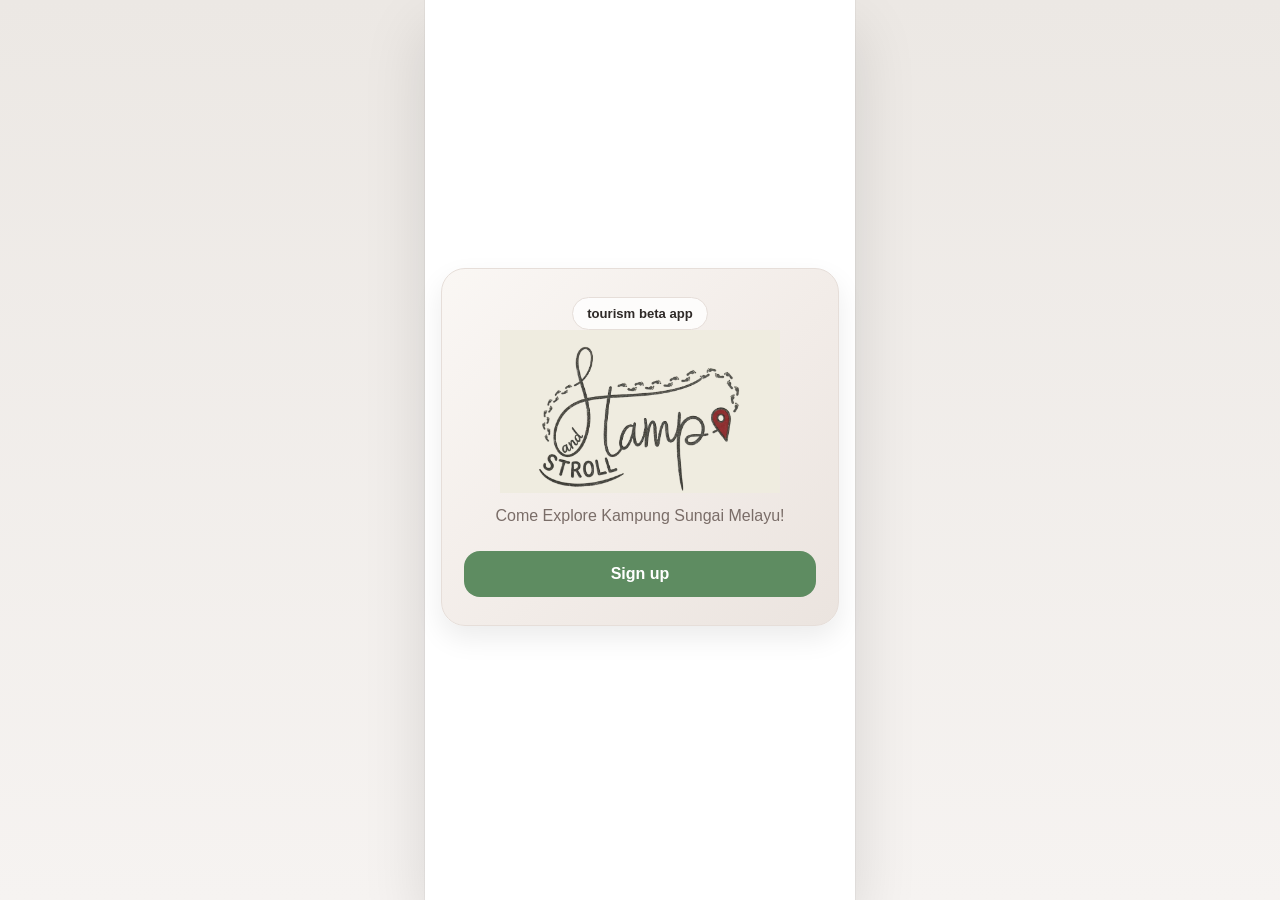
==== commit ba4cdc2d: "Update index.html" ====
--- a/index.html
+++ b/index.html
@@ -10,7 +10,7 @@
   <main class="app-shell start-screen">
     <section class="hero-card center-screen">
       <div class="app-badge">tourism beta app</div>
-      <h1>STAMP AND<br>STROLL</h1>
+      <img src="logo.png" alt="Stamp and Stroll Logo" class="logo-large" />
       <p class="subtitle">Come Explore Kampung Sungai Melayu!</p>
 
       <button class="primary-btn large-btn" onclick="goTo('signup.html')">
--- a/style.css
+++ b/style.css
@@ -0,0 +1,756 @@
+:root {
+  --bg: #f6f3f1;
+  --panel: #ffffff;
+  --card: #ffffff;
+  --text: #2f2a28;
+  --muted: #7a6d68;
+  --accent: #5e8c61;
+  --accent-2: #c69c8e;
+  --line: #e6ded9;
+  --shadow: 0 12px 28px rgba(0, 0, 0, 0.08);
+  --radius-xl: 24px;
+  --radius-lg: 18px;
+  --radius-md: 12px;
+}
+
+* {
+  box-sizing: border-box;
+}
+
+body {
+  margin: 0;
+  font-family: Arial, Helvetica, sans-serif;
+  background: linear-gradient(180deg, #ece8e4 0%, var(--bg) 100%);
+  color: var(--text);
+}
+
+h1,
+h2,
+h3,
+p {
+  margin: 0;
+}
+
+.app-shell {
+  width: min(430px, 100vw);
+  min-height: 100vh;
+  margin: 0 auto;
+  background: var(--panel);
+  padding: 18px 16px 24px;
+  position: relative;
+  box-shadow: 0 0 0 1px rgba(0, 0, 0, 0.04), 0 28px 60px rgba(0, 0, 0, 0.12);
+}
+
+.with-nav {
+  padding-bottom: 96px;
+}
+
+.start-screen {
+  display: flex;
+  align-items: center;
+  justify-content: center;
+}
+
+.hero-card,
+.card,
+.hero-strip,
+.preview-box {
+  background: var(--card);
+  border: 1px solid var(--line);
+  box-shadow: var(--shadow);
+}
+
+.hero-card,
+.card {
+  border-radius: var(--radius-xl);
+}
+
+.hero-card {
+  width: 100%;
+  padding: 28px 22px;
+  background: linear-gradient(135deg, #faf7f4 0%, #f2ece8 55%, #ebe4df 100%);
+}
+
+.center-screen {
+  text-align: center;
+}
+
+.hero-card h1 {
+  font-size: clamp(2rem, 6vw, 2.8rem);
+  line-height: 0.95;
+  margin-top: 16px;
+}
+
+.subtitle {
+  margin-top: 14px;
+  color: var(--muted);
+  font-size: 1rem;
+}
+
+.app-badge {
+  display: inline-block;
+  padding: 8px 14px;
+  border-radius: 999px;
+  border: 1px solid var(--line);
+  background: rgba(255, 255, 255, 0.8);
+  font-size: 0.82rem;
+  font-weight: 700;
+}
+
+.logo-large {
+  width: min(280px, 80%);
+  height: auto;
+  display: block;
+  margin: 0 auto 8px;
+}
+
+.logo-small {
+  height: 34px;
+  width: auto;
+  display: block;
+  object-fit: contain;
+}
+
+.page-card {
+  padding: 18px;
+  transition: 0.2s;
+}
+
+.page-card:hover {
+  transform: translateY(-2px);
+}
+
+.page-card h2,
+.page-card h3 {
+  margin-bottom: 10px;
+}
+
+.muted {
+  color: var(--muted);
+  line-height: 1.45;
+}
+
+.label {
+  display: block;
+  font-size: 0.92rem;
+  font-weight: 700;
+  margin: 14px 0 8px;
+}
+
+.input,
+.select-input,
+textarea,
+select {
+  width: 100%;
+  border: 1px solid var(--line);
+  border-radius: var(--radius-md);
+  padding: 12px 13px;
+  font: inherit;
+  background: white;
+  color: var(--text);
+}
+
+.phone-row {
+  display: grid;
+  grid-template-columns: 110px 1fr;
+  gap: 10px;
+}
+
+.preview-box {
+  border-radius: var(--radius-md);
+  padding: 12px 13px;
+  margin-top: 0;
+  color: var(--accent);
+  font-weight: 700;
+}
+
+.primary-btn,
+.secondary-btn {
+  width: 100%;
+  border: none;
+  border-radius: 16px;
+  padding: 14px 16px;
+  font: inherit;
+  font-weight: 700;
+  cursor: pointer;
+  margin-top: 14px;
+  transition: 0.2s;
+}
+
+.primary-btn {
+  background: var(--accent);
+  color: white;
+}
+
+.primary-btn:hover {
+  transform: translateY(-1px);
+  box-shadow: 0 6px 16px rgba(0, 0, 0, 0.12);
+}
+
+.secondary-btn {
+  background: white;
+  color: var(--text);
+  border: 1px solid var(--line);
+}
+
+.secondary-btn:hover {
+  background: #f5f5f5;
+}
+
+.large-btn {
+  margin-top: 26px;
+  font-size: 1rem;
+}
+
+.status-text {
+  margin-top: 12px;
+  font-size: 0.92rem;
+  color: var(--muted);
+  min-height: 20px;
+}
+
+.topbar {
+  display: flex;
+  align-items: center;
+  justify-content: space-between;
+  gap: 10px;
+  margin-bottom: 14px;
+}
+
+.topbar-title {
+  flex: 1;
+  display: flex;
+  justify-content: center;
+  align-items: center;
+}
+
+.topbar-spacer {
+  width: 40px;
+}
+
+.icon-btn {
+  width: 40px;
+  height: 40px;
+  border: 1px solid var(--line);
+  background: white;
+  border-radius: 12px;
+  cursor: pointer;
+  color: var(--accent);
+  font-size: 1rem;
+}
+
+.hero-strip {
+  border-radius: 22px;
+  padding: 16px;
+  display: flex;
+  align-items: center;
+  gap: 12px;
+  margin-bottom: 14px;
+  background: linear-gradient(135deg, #faf7f4 0%, #f2ece8 55%, #ebe4df 100%);
+}
+
+.profile-icon {
+  width: 52px;
+  height: 52px;
+  border-radius: 50%;
+  border: 1px solid var(--line);
+  display: grid;
+  place-items: center;
+  background: rgba(255, 255, 255, 0.8);
+  font-size: 1.4rem;
+}
+
+.choice-grid {
+  display: grid;
+  grid-template-columns: 1fr 1fr;
+  gap: 12px;
+  margin-top: 12px;
+}
+
+.choice-card {
+  border: 1px solid var(--line);
+  background: white;
+  border-radius: 18px;
+  padding: 18px 14px;
+  text-align: left;
+  cursor: pointer;
+  min-height: 150px;
+  transition: 0.2s;
+}
+
+.choice-card:hover {
+  transform: translateY(-2px);
+  box-shadow: 0 8px 18px rgba(0, 0, 0, 0.08);
+}
+
+.choice-title {
+  display: block;
+  font-weight: 800;
+  margin-bottom: 8px;
+}
+
+.choice-desc {
+  display: block;
+  color: var(--muted);
+  line-height: 1.4;
+  font-size: 0.92rem;
+}
+
+.bottom-nav {
+  position: fixed;
+  left: 50%;
+  transform: translateX(-50%);
+  bottom: 0;
+  width: min(430px, 100vw);
+  background: rgba(255, 255, 255, 0.96);
+  border-top: 1px solid var(--line);
+  display: grid;
+  grid-template-columns: repeat(3, 1fr);
+  gap: 8px;
+  padding: 10px 12px 14px;
+  backdrop-filter: blur(10px);
+}
+
+.nav-item {
+  border: 1px solid var(--line);
+  background: white;
+  border-radius: 15px;
+  padding: 10px 6px;
+  cursor: pointer;
+  color: var(--muted);
+  display: flex;
+  flex-direction: column;
+  align-items: center;
+  gap: 4px;
+}
+
+.nav-item.active {
+  background: var(--accent);
+  color: white;
+  border-color: transparent;
+}
+
+.sidebar {
+  position: fixed;
+  top: 0;
+  left: 50%;
+  transform: translateX(calc(-50% - 430px));
+  width: min(280px, 78vw);
+  height: 100vh;
+  background: var(--panel);
+  border-right: 1px solid var(--line);
+  box-shadow: 12px 0 30px rgba(0, 0, 0, 0.14);
+  padding: 18px 16px;
+  z-index: 30;
+}
+
+.sidebar-header {
+  display: flex;
+  align-items: center;
+  justify-content: space-between;
+  margin-bottom: 14px;
+}
+
+.sidebar-link {
+  width: 100%;
+  text-align: left;
+  border: 1px solid var(--line);
+  background: white;
+  border-radius: 14px;
+  padding: 13px 14px;
+  margin-bottom: 10px;
+  cursor: pointer;
+  font: inherit;
+  color: var(--text);
+}
+
+.overlay {
+  position: fixed;
+  inset: 0;
+  background: rgba(0, 0, 0, 0.2);
+  z-index: 20;
+}
+
+.hidden {
+  display: none;
+}
+
+.page-heading-row {
+  display: flex;
+  justify-content: space-between;
+  align-items: flex-start;
+  gap: 12px;
+}
+
+.zoom-controls {
+  display: flex;
+  gap: 8px;
+}
+
+.map-frame {
+  margin-top: 14px;
+  border: 1px solid var(--line);
+  border-radius: 18px;
+  background: #f7f4f2;
+  position: relative;
+  width: 100%;
+  overflow: hidden;
+}
+
+.map-zoom-layer {
+  position: relative;
+  width: 100%;
+  transform-origin: center center;
+  transition: transform 0.2s ease;
+}
+
+.guide-map {
+  width: 100%;
+  height: auto;
+  display: block;
+}
+
+.map-hotspot {
+  position: absolute;
+  transform: translate(-50%, -50%);
+  width: 42px;
+  height: 42px;
+  border-radius: 50%;
+  border: 3px solid white;
+  background: var(--accent);
+  color: white;
+  font-weight: 800;
+  font-size: 1rem;
+  cursor: pointer;
+  box-shadow: 0 6px 14px rgba(0, 0, 0, 0.18);
+  transition: 0.2s;
+}
+
+.map-hotspot:hover {
+  transform: translate(-50%, -50%) scale(1.1);
+}
+
+.map-popup {
+  position: fixed;
+  left: 50%;
+  top: 50%;
+  transform: translate(-50%, -50%);
+  width: min(360px, calc(100vw - 32px));
+  background: white;
+  border-radius: 22px;
+  box-shadow: 0 30px 60px rgba(0, 0, 0, 0.2);
+  padding: 18px;
+  z-index: 40;
+  animation: popupIn 0.25s ease;
+}
+
+@keyframes popupIn {
+  from {
+    opacity: 0;
+    transform: translate(-50%, -60%);
+  }
+  to {
+    opacity: 1;
+    transform: translate(-50%, -50%);
+  }
+}
+
+.popup-header {
+  display: flex;
+  justify-content: space-between;
+  align-items: center;
+  gap: 10px;
+}
+
+.popup-image {
+  margin: 12px 0;
+  height: 120px;
+  border-radius: 16px;
+  border: 1px solid var(--line);
+  background: linear-gradient(135deg, #edd9d2 0%, #f8efeb 100%);
+  display: grid;
+  place-items: center;
+  color: var(--muted);
+  font-weight: 700;
+  text-align: center;
+  padding: 10px;
+}
+
+.popup-text {
+  margin-top: 8px;
+}
+
+.stamp-preview-box {
+  margin-top: 14px;
+}
+
+.stamp-preview-label {
+  display: block;
+  font-size: 0.88rem;
+  font-weight: 700;
+  margin-bottom: 8px;
+}
+
+.stamp-silhouette {
+  width: 70px;
+  height: 70px;
+  border-radius: 18px;
+  border: 2px dashed var(--accent-2);
+  background: #fff3ee;
+  display: grid;
+  place-items: center;
+  color: var(--accent);
+  font-size: 1.3rem;
+  font-weight: 800;
+}
+
+.route-list {
+  display: grid;
+  gap: 12px;
+  margin-top: 14px;
+}
+
+.route-option {
+  width: 100%;
+  text-align: left;
+  border: 1px solid var(--line);
+  background: white;
+  border-radius: 18px;
+  padding: 16px;
+  cursor: pointer;
+}
+
+.route-option strong {
+  display: block;
+  margin-bottom: 6px;
+}
+
+.route-option span {
+  color: var(--muted);
+  font-size: 0.92rem;
+}
+
+.route-option.selected {
+  outline: 2px solid var(--accent-2);
+  background: #fff4ef;
+}
+
+.queue-ticket {
+  margin-top: 14px;
+  border: 1px dashed var(--accent-2);
+  border-radius: 18px;
+  padding: 18px;
+  text-align: center;
+  background: linear-gradient(180deg, #fff8f4 0%, #f3e4dd 100%);
+}
+
+.queue-label {
+  font-size: 0.95rem;
+  font-weight: 700;
+  color: var(--muted);
+}
+
+.queue-number {
+  font-size: 3.2rem;
+  font-weight: 800;
+  margin: 8px 0;
+  letter-spacing: 2px;
+}
+
+.ticket-status {
+  margin-top: 10px;
+  font-weight: 700;
+}
+
+.ticket-status.pending {
+  color: #b85d47;
+}
+
+.ticket-status.paid {
+  color: #2f8a5a;
+}
+
+.live-route-box {
+  margin-top: 14px;
+  min-height: 260px;
+  border: 1px dashed var(--accent-2);
+  border-radius: 20px;
+  background: linear-gradient(180deg, #fff8f4 0%, #f2e2db 100%);
+  position: relative;
+  overflow: hidden;
+}
+
+.live-route-svg {
+  position: absolute;
+  inset: 0;
+  width: 100%;
+  height: 100%;
+}
+
+.route-stop {
+  position: absolute;
+  transform: translate(-50%, -50%);
+  background: white;
+  border: 2px solid var(--accent-2);
+  border-radius: 999px;
+  padding: 7px 10px;
+  font-size: 0.75rem;
+  font-weight: 700;
+  box-shadow: 0 8px 16px rgba(0, 0, 0, 0.12);
+}
+
+.moving-dot {
+  position: absolute;
+  width: 18px;
+  height: 18px;
+  border-radius: 50%;
+  background: #ff7f57;
+  box-shadow: 0 0 0 6px rgba(255, 127, 87, 0.18);
+  animation: trailMove 4.2s linear infinite;
+}
+
+@keyframes trailMove {
+  0% { left: 10%; top: 82%; }
+  25% { left: 31%; top: 66%; }
+  50% { left: 50%; top: 49%; }
+  75% { left: 70%; top: 30%; }
+  100% { left: 85%; top: 18%; }
+}
+
+.stamp-grid {
+  margin-top: 14px;
+  display: grid;
+  grid-template-columns: 1fr 1fr;
+  gap: 10px;
+}
+
+.stamp-card {
+  border: 2px dashed var(--line);
+  border-radius: 16px;
+  background: white;
+  min-height: 86px;
+  display: grid;
+  place-items: center;
+  font-weight: 700;
+  color: var(--muted);
+}
+
+.stamp-card.unlocked {
+  border-style: solid;
+  border-color: var(--accent-2);
+  background: #fff3ee;
+  color: var(--accent);
+}
+
+.reward-box {
+  margin-top: 12px;
+  border: 1px dashed var(--accent-2);
+  border-radius: 18px;
+  background: linear-gradient(135deg, #fff8f4 0%, #f2e2db 100%);
+  padding: 18px;
+  text-align: center;
+}
+
+.reward-icon {
+  font-size: 2.2rem;
+  margin-bottom: 8px;
+}
+
+.reward-title {
+  font-weight: 800;
+  margin-bottom: 6px;
+}
+
+.review-card {
+  margin-top: 14px;
+  border: 1px solid var(--line);
+  border-radius: 16px;
+  background: white;
+  padding: 14px;
+}
+
+.review-stars {
+  color: #c98734;
+  letter-spacing: 2px;
+  margin-bottom: 6px;
+}
+
+.info-list {
+  margin-top: 8px;
+  display: grid;
+  gap: 12px;
+}
+
+.info-row {
+  display: flex;
+  justify-content: space-between;
+  gap: 14px;
+  padding: 12px 0;
+  border-bottom: 1px solid #eee3df;
+}
+
+.info-row:last-child {
+  border-bottom: none;
+}
+
+.info-label {
+  font-weight: 700;
+  color: var(--text);
+}
+
+.info-value {
+  color: var(--muted);
+  text-align: right;
+}
+
+.step-card {
+  display: flex;
+  gap: 12px;
+  align-items: flex-start;
+  padding: 14px 0;
+  border-bottom: 1px solid #eee3df;
+}
+
+.step-card:last-child {
+  border-bottom: none;
+}
+
+.step-number {
+  width: 30px;
+  height: 30px;
+  border-radius: 50%;
+  background: var(--accent);
+  color: white;
+  font-weight: 800;
+  display: grid;
+  place-items: center;
+  flex-shrink: 0;
+}
+
+@media (max-width: 480px) {
+  .choice-grid {
+    grid-template-columns: 1fr;
+  }
+
+  .phone-row {
+    grid-template-columns: 100px 1fr;
+  }
+
+  .sidebar {
+    left: 0;
+    transform: none;
+  }
+
+  .page-heading-row {
+    flex-direction: column;
+    align-items: stretch;
+  }
+
+  .zoom-controls {
+    justify-content: flex-end;
+  }
+
+  .logo-small {
+    height: 28px;
+  }
+}
